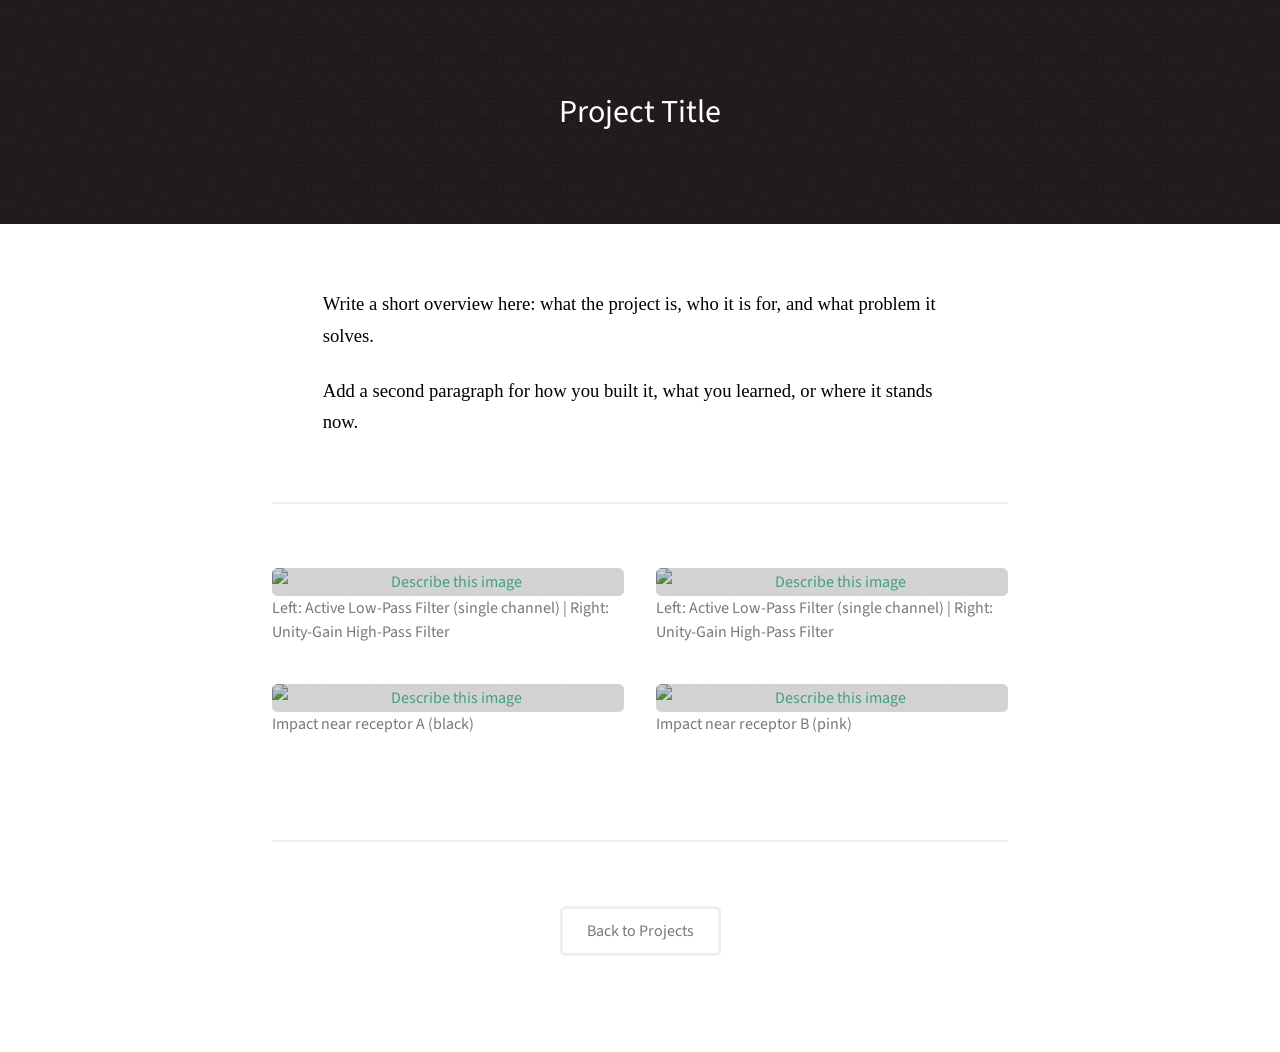
==== geophone.html @ c16e44a6 "gp images" ====
<!DOCTYPE HTML>
<!-- Save copies of this file in your projects/ folder, e.g. projects/midi-controller.html -->
<html>
	<head>
		<title>Impact Localiser</title>
		<meta charset="utf-8" />
		<meta name="viewport" content="width=device-width, initial-scale=1" />
		<link rel="stylesheet" href="assets/css/main.css" />
		<style>
			/* Hero: same background as the index header, parallax handled in the script below */
			#hero {
				align-items: center;
				background-color: #1f1815;
				background-image: url("assets/css/images/overlay.png"), url("images/gp_bg.png");
				background-position: 0 0, 0 -100px;
				background-repeat: repeat, no-repeat;
				background-size: auto, 150%;
				display: flex;
				justify-content: center;
				min-height: 14em;
				padding: 4em 2em;
				text-align: center;
			}

			#hero h2 {
				color: #ffffff;
				font-size: 2em;
				margin: 0;
			}

			/* Page body: same width, spacing and dividers as the index sections */
			.page {
				margin: 0 auto;
				max-width: 54em;
				padding: 4em;
			}

			.page > section {
				border-top: solid 2px #efefef;
				margin: 4em 0 0 0;
				padding: 4em 0 0 0;
			}

			.page > section:first-child {
				border-top: 0;
				margin-top: 0;
				padding-top: 0;
			}

			/* Reading text: black, serif, comfortable line length */
			.reading {
				color: #000000;
				font-family: Georgia, "Iowan Old Style", "Times New Roman", serif;
				font-size: 14pt;
				line-height: 1.7em;
				margin: 0 auto;
				max-width: 34em;
			}

			.reading p {
				color: #000000;
				margin: 0 0 1.25em 0;
			}

			.reading h3 {
				color: #000000;
				font-family: "Source Sans Pro", Helvetica, sans-serif;
				margin: 1.5em 0 0.5em 0;
			}

			/* Video: stays 16:9 at any width */
			.video {
				aspect-ratio: 16 / 9;
				background: #000000;
				width: 100%;
			}

			.video iframe {
				border: 0;
				height: 100%;
				width: 100%;
			}

			/* Gallery: image-only version of the index project articles */
			#gallery .work-item .image {
				margin: 0;
			}

			@media screen and (max-width: 736px) {
				.page { padding: 3em 1.5em; }
				.reading { font-size: 12pt; }
			}
		</style>
	</head>
	<body class="is-preload">

		<!-- Title -->
			<header id="hero">
				<h2>Project Title</h2>
			</header>

		<div class="page">

			<!-- Text -->
				<section>
					<div class="reading">
						<p>Write a short overview here: what the project is, who it is for, and what problem it solves.</p>
						<p>Add a second paragraph for how you built it, what you learned, or where it stands now.</p>
					</div>
				</section>

			<!-- Video: replace VIDEO_ID with the part after "v=" in the YouTube link -->
				<!-- <section>
					<div class="video">
						<iframe src="https://www.youtube.com/embed/VIDEO_ID" title="Project video" loading="lazy" allow="accelerometer; autoplay; clipboard-write; encrypted-media; gyroscope; picture-in-picture" allowfullscreen></iframe>
					</div>
				</section> -->

			<!-- Pictures: click to enlarge. Copy an article block to add more. -->
				<section id="gallery">
					<div class="row">
						<article class="col-6 col-12-xsmall work-item">
							<a href="images/gp/01.jpg" class="image fit thumb"><img src="images/gp/01.jpg" alt="Describe this image" /></a>
							<h3>Left: Active Low-Pass Filter (single channel) | Right: Unity-Gain High-Pass Filter</h3>
						</article>
						<article class="col-6 col-12-xsmall work-item">
							<a href="images/gp/02.jpg" class="image fit thumb"><img src="images/gp/02.jpg" alt="Describe this image" /></a>
							<h3>Left: Active Low-Pass Filter (single channel) | Right: Unity-Gain High-Pass Filter</h3>
						</article>
						<article class="col-6 col-12-xsmall work-item">
							<a href="images/gp/03.jpg" class="image fit thumb"><img src="images/gp/03.jpg" alt="Describe this image" /></a>
							<h3>Impact near receptor A (black)</h3>
						</article>
						<article class="col-6 col-12-xsmall work-item">
							<a href="images/gp/04.jpg" class="image fit thumb"><img src="images/gp/04.jpg" alt="Describe this image" /></a>
							<h3>Impact near receptor B (pink)</h3>
						</article>
					</div>
				</section>

			<!-- Back -->
				<section>
					<ul class="actions special">
						<li><a href="index.html#two" class="button">Back to Projects</a></li>
					</ul>
				</section>

		</div>

		<script src="assets/js/jquery.min.js"></script>
		<script src="assets/js/jquery.poptrox.min.js"></script>
		<script src="assets/js/browser.min.js"></script>
		<script>
			(function($) {
				var $window = $(window),
					$body = $('body'),
					$hero = $('#hero');

				// Play initial animations on page load.
				$window.on('load', function() {
					window.setTimeout(function() { $body.removeClass('is-preload'); }, 100);
				});

				// Parallax: background lags slightly behind the page as you scroll.
				var reduceMotion = window.matchMedia && window.matchMedia('(prefers-reduced-motion: reduce)').matches;
				if (!reduceMotion && !browser.mobile && browser.name != 'ie') {
					$window.on('scroll', function() {
						$hero.css('background-position', '0 0, 0 ' + (-100 + $window.scrollTop() * 0.3) + 'px');
					}).triggerHandler('scroll');
				}

				// Lightbox gallery.
				$window.on('load', function() {
					$('#gallery').poptrox({
						overlayColor: '#2c2c2c',
						overlayOpacity: 0.85,
						popupCloserText: '',
						popupLoaderText: '',
						selector: '.work-item a.image',
						usePopupCaption: false,
						usePopupDefaultStyling: false,
						usePopupEasyClose: false,
						usePopupNav: true,
						windowMargin: (window.innerWidth <= 736 ? 0 : 50)
					});
				});
			})(jQuery);
		</script>

	</body>
</html>
---- assets/css/main.css ----
@import url("fontawesome-all.min.css");
@import url("https://fonts.googleapis.com/css?family=Source+Sans+Pro:400,400italic");

/*
	Strata by HTML5 UP
	html5up.net | @ajlkn
	Free for personal and commercial use under the CCA 3.0 license (html5up.net/license)
*/

html, body, div, span, applet, object,
iframe, h1, h2, h3, h4, h5, h6, p, blockquote,
pre, a, abbr, acronym, address, big, cite,
code, del, dfn, em, img, ins, kbd, q, s, samp,
small, strike, strong, sub, sup, tt, var, b,
u, i, center, dl, dt, dd, ol, ul, li, fieldset,
form, label, legend, table, caption, tbody,
tfoot, thead, tr, th, td, article, aside,
canvas, details, embed, figure, figcaption,
footer, header, hgroup, menu, nav, output, ruby,
section, summary, time, mark, audio, video {
	margin: 0;
	padding: 0;
	border: 0;
	font-size: 100%;
	font: inherit;
	vertical-align: baseline;}

article, aside, details, figcaption, figure,
footer, header, hgroup, menu, nav, section {
	display: block;}

body {
	line-height: 1;
}

ol, ul {
	list-style: none;
}

blockquote, q {
	quotes: none;
}

	blockquote:before, blockquote:after, q:before, q:after {
		content: '';
		content: none;
	}

table {
	border-collapse: collapse;
	border-spacing: 0;
}

body {
	-webkit-text-size-adjust: none;
}

mark {
	background-color: transparent;
	color: inherit;
}

input::-moz-focus-inner {
	border: 0;
	padding: 0;
}

input, select, textarea {
	-moz-appearance: none;
	-webkit-appearance: none;
	-ms-appearance: none;
	appearance: none;
}

/* Basic */

	html {
		box-sizing: border-box;
	}

	*, *:before, *:after {
		box-sizing: inherit;
	}

	body {
		background: #fff;
	}

		body.is-preload *, body.is-preload *:before, body.is-preload *:after {
			-moz-animation: none !important;
			-webkit-animation: none !important;
			-ms-animation: none !important;
			animation: none !important;
			-moz-transition: none !important;
			-webkit-transition: none !important;
			-ms-transition: none !important;
			transition: none !important;
		}

	body, input, select, textarea {
		color: #a2a2a2;
		font-family: "Source Sans Pro", Helvetica, sans-serif;
		font-size: 16pt;
		font-weight: 400;
		line-height: 1.75em;
	}

	a {
		-moz-transition: color 0.2s ease-in-out, border-color 0.2s ease-in-out;
		-webkit-transition: color 0.2s ease-in-out, border-color 0.2s ease-in-out;
		-ms-transition: color 0.2s ease-in-out, border-color 0.2s ease-in-out;
		transition: color 0.2s ease-in-out, border-color 0.2s ease-in-out;
		border-bottom: dotted 1px;
		color: #49bf9d;
		text-decoration: none;
	}

		a:hover {
			border-bottom-color: transparent;
			color: #49bf9d !important;
			text-decoration: none;
		}

	strong, b {
		color: #787878;
		font-weight: 400;
	}

	em, i {
		font-style: italic;
	}

	p {
		margin: 0 0 2em 0;
	}

	h1, h2, h3, h4, h5, h6 {
		color: #787878;
		font-weight: 400;
		line-height: 1em;
		margin: 0 0 1em 0;
	}

		h1 a, h2 a, h3 a, h4 a, h5 a, h6 a {
			color: inherit;
			text-decoration: none;
		}

	h1 {
		font-size: 2em;
		line-height: 1.5em;
	}

	h2 {
		font-size: 1.5em;
		line-height: 1.5em;
	}

	h3 {
		font-size: 1.25em;
		line-height: 1.5em;
	}

	h4 {
		font-size: 1.1em;
		line-height: 1.5em;
	}

	h5 {
		font-size: 0.9em;
		line-height: 1.5em;
	}

	h6 {
		font-size: 0.7em;
		line-height: 1.5em;
	}

	sub {
		font-size: 0.8em;
		position: relative;
		top: 0.5em;
	}

	sup {
		font-size: 0.8em;
		position: relative;
		top: -0.5em;
	}

	hr {
		border: 0;
		border-bottom: solid 2px #efefef;
		margin: 2em 0;
	}

		hr.major {
			margin: 3em 0;
		}

	blockquote {
		border-left: solid 6px #efefef;
		font-style: italic;
		margin: 0 0 2em 0;
		padding: 0.5em 0 0.5em 1.5em;
	}

	code {
		background: #f7f7f7;
		border-radius: 0.35em;
		border: solid 2px #efefef;
		font-family: "Courier New", monospace;
		font-size: 0.9em;
		margin: 0 0.25em;
		padding: 0.25em 0.65em;
	}

	pre {
		-webkit-overflow-scrolling: touch;
		font-family: "Courier New", monospace;
		font-size: 0.9em;
		margin: 0 0 2em 0;
	}

		pre code {
			display: block;
			line-height: 1.75em;
			padding: 1em 1.5em;
			overflow-x: auto;
		}

	.align-left {
		text-align: left;
	}

	.align-center {
		text-align: center;
	}

	.align-right {
		text-align: right;
	}

/* Container */

	.container {
		margin: 0 auto;
		max-width: calc(100% - 4em);
		width: 100%;
	}

		.container.xsmall {
			width: 25%;
		}

		.container.small {
			width: 50%;
		}

		.container.medium {
			width: 75%;
		}

		.container.large {
			width: 125%;
		}

		.container.xlarge {
			width: 150%;
		}

		.container.max {
			width: 100%;
		}

		@media screen and (max-width: 980px) {

			.container {
				width: 100% !important;
				max-width: 100% !important;
			}

		}

		@media screen and (max-width: 480px) {

			.container {
				max-width: calc(100% - 3em);
			}

		}

/* Row */

	.row {
		display: flex;
		flex-wrap: wrap;
		box-sizing: border-box;
		align-items: stretch;
	}

		.row > * {
			box-sizing: border-box;
		}

		.row.gtr-uniform > * > :last-child {
			margin-bottom: 0;
		}

		.row.aln-left {
			justify-content: flex-start;
		}

		.row.aln-center {
			justify-content: center;
		}

		.row.aln-right {
			justify-content: flex-end;
		}

		.row.aln-top {
			align-items: flex-start;
		}

		.row.aln-middle {
			align-items: center;
		}

		.row.aln-bottom {
			align-items: flex-end;
		}

		.row > .imp {
			order: -1;
		}

		.row > .col-1 {
			width: 8.33333%;
		}

		.row > .off-1 {
			margin-left: 8.33333%;
		}

		.row > .col-2 {
			width: 16.66667%;
		}

		.row > .off-2 {
			margin-left: 16.66667%;
		}

		.row > .col-3 {
			width: 25%;
		}

		.row > .off-3 {
			margin-left: 25%;
		}

		.row > .col-4 {
			width: 33.33333%;
		}

		.row > .off-4 {
			margin-left: 33.33333%;
		}

		.row > .col-5 {
			width: 41.66667%;
		}

		.row > .off-5 {
			margin-left: 41.66667%;
		}

		.row > .col-6 {
			width: 50%;
		}

		.row > .off-6 {
			margin-left: 50%;
		}

		.row > .col-7 {
			width: 58.33333%;
		}

		.row > .off-7 {
			margin-left: 58.33333%;
		}

		.row > .col-8 {
			width: 66.66667%;
		}

		.row > .off-8 {
			margin-left: 66.66667%;
		}

		.row > .col-9 {
			width: 75%;
		}

		.row > .off-9 {
			margin-left: 75%;
		}

		.row > .col-10 {
			width: 83.33333%;
		}

		.row > .off-10 {
			margin-left: 83.33333%;
		}

		.row > .col-11 {
			width: 91.66667%;
		}

		.row > .off-11 {
			margin-left: 91.66667%;
		}

		.row > .col-12 {
			width: 100%;
		}

		.row > .off-12 {
			margin-left: 100%;
		}

		.row.gtr-0 {
			margin-top: 0;
			margin-left: 0em;
		}

			.row.gtr-0 > * {
				padding: 0 0 0 0em;
			}

			.row.gtr-0.gtr-uniform {
				margin-top: 0em;
			}

				.row.gtr-0.gtr-uniform > * {
					padding-top: 0em;
				}

		.row.gtr-25 {
			margin-top: 0;
			margin-left: -0.625em;
		}

			.row.gtr-25 > * {
				padding: 0 0 0 0.625em;
			}

			.row.gtr-25.gtr-uniform {
				margin-top: -0.625em;
			}

				.row.gtr-25.gtr-uniform > * {
					padding-top: 0.625em;
				}

		.row.gtr-50 {
			margin-top: 0;
			margin-left: -1.25em;
		}

			.row.gtr-50 > * {
				padding: 0 0 0 1.25em;
			}

			.row.gtr-50.gtr-uniform {
				margin-top: -1.25em;
			}

				.row.gtr-50.gtr-uniform > * {
					padding-top: 1.25em;
				}

		.row {
			margin-top: 0;
			margin-left: -2.5em;
		}

			.row > * {
				padding: 0 0 0 2.5em;
			}

			.row.gtr-uniform {
				margin-top: -2.5em;
			}

				.row.gtr-uniform > * {
					padding-top: 2.5em;
				}

		.row.gtr-150 {
			margin-top: 0;
			margin-left: -3.75em;
		}

			.row.gtr-150 > * {
				padding: 0 0 0 3.75em;
			}

			.row.gtr-150.gtr-uniform {
				margin-top: -3.75em;
			}

				.row.gtr-150.gtr-uniform > * {
					padding-top: 3.75em;
				}

		.row.gtr-200 {
			margin-top: 0;
			margin-left: -5em;
		}

			.row.gtr-200 > * {
				padding: 0 0 0 5em;
			}

			.row.gtr-200.gtr-uniform {
				margin-top: -5em;
			}

				.row.gtr-200.gtr-uniform > * {
					padding-top: 5em;
				}

		@media screen and (max-width: 1800px) {

			.row {
				display: flex;
				flex-wrap: wrap;
				box-sizing: border-box;
				align-items: stretch;
			}

				.row > * {
					box-sizing: border-box;
				}

				.row.gtr-uniform > * > :last-child {
					margin-bottom: 0;
				}

				.row.aln-left {
					justify-content: flex-start;
				}

				.row.aln-center {
					justify-content: center;
				}

				.row.aln-right {
					justify-content: flex-end;
				}

				.row.aln-top {
					align-items: flex-start;
				}

				.row.aln-middle {
					align-items: center;
				}

				.row.aln-bottom {
					align-items: flex-end;
				}

				.row > .imp-xlarge {
					order: -1;
				}

				.row > .col-1-xlarge {
					width: 8.33333%;
				}

				.row > .off-1-xlarge {
					margin-left: 8.33333%;
				}

				.row > .col-2-xlarge {
					width: 16.66667%;
				}

				.row > .off-2-xlarge {
					margin-left: 16.66667%;
				}

				.row > .col-3-xlarge {
					width: 25%;
				}

				.row > .off-3-xlarge {
					margin-left: 25%;
				}

				.row > .col-4-xlarge {
					width: 33.33333%;
				}

				.row > .off-4-xlarge {
					margin-left: 33.33333%;
				}

				.row > .col-5-xlarge {
					width: 41.66667%;
				}

				.row > .off-5-xlarge {
					margin-left: 41.66667%;
				}

				.row > .col-6-xlarge {
					width: 50%;
				}

				.row > .off-6-xlarge {
					margin-left: 50%;
				}

				.row > .col-7-xlarge {
					width: 58.33333%;
				}

				.row > .off-7-xlarge {
					margin-left: 58.33333%;
				}

				.row > .col-8-xlarge {
					width: 66.66667%;
				}

				.row > .off-8-xlarge {
					margin-left: 66.66667%;
				}

				.row > .col-9-xlarge {
					width: 75%;
				}

				.row > .off-9-xlarge {
					margin-left: 75%;
				}

				.row > .col-10-xlarge {
					width: 83.33333%;
				}

				.row > .off-10-xlarge {
					margin-left: 83.33333%;
				}

				.row > .col-11-xlarge {
					width: 91.66667%;
				}

				.row > .off-11-xlarge {
					margin-left: 91.66667%;
				}

				.row > .col-12-xlarge {
					width: 100%;
				}

				.row > .off-12-xlarge {
					margin-left: 100%;
				}

				.row.gtr-0 {
					margin-top: 0;
					margin-left: 0em;
				}

					.row.gtr-0 > * {
						padding: 0 0 0 0em;
					}

					.row.gtr-0.gtr-uniform {
						margin-top: 0em;
					}

						.row.gtr-0.gtr-uniform > * {
							padding-top: 0em;
						}

				.row.gtr-25 {
					margin-top: 0;
					margin-left: -0.625em;
				}

					.row.gtr-25 > * {
						padding: 0 0 0 0.625em;
					}

					.row.gtr-25.gtr-uniform {
						margin-top: -0.625em;
					}

						.row.gtr-25.gtr-uniform > * {
							padding-top: 0.625em;
						}

				.row.gtr-50 {
					margin-top: 0;
					margin-left: -1.25em;
				}

					.row.gtr-50 > * {
						padding: 0 0 0 1.25em;
					}

					.row.gtr-50.gtr-uniform {
						margin-top: -1.25em;
					}

						.row.gtr-50.gtr-uniform > * {
							padding-top: 1.25em;
						}

				.row {
					margin-top: 0;
					margin-left: -2.5em;
				}

					.row > * {
						padding: 0 0 0 2.5em;
					}

					.row.gtr-uniform {
						margin-top: -2.5em;
					}

						.row.gtr-uniform > * {
							padding-top: 2.5em;
						}

				.row.gtr-150 {
					margin-top: 0;
					margin-left: -3.75em;
				}

					.row.gtr-150 > * {
						padding: 0 0 0 3.75em;
					}

					.row.gtr-150.gtr-uniform {
						margin-top: -3.75em;
					}

						.row.gtr-150.gtr-uniform > * {
							padding-top: 3.75em;
						}

				.row.gtr-200 {
					margin-top: 0;
					margin-left: -5em;
				}

					.row.gtr-200 > * {
						padding: 0 0 0 5em;
					}

					.row.gtr-200.gtr-uniform {
						margin-top: -5em;
					}

						.row.gtr-200.gtr-uniform > * {
							padding-top: 5em;
						}

		}

		@media screen and (max-width: 1280px) {

			.row {
				display: flex;
				flex-wrap: wrap;
				box-sizing: border-box;
				align-items: stretch;
			}

				.row > * {
					box-sizing: border-box;
				}

				.row.gtr-uniform > * > :last-child {
					margin-bottom: 0;
				}

				.row.aln-left {
					justify-content: flex-start;
				}

				.row.aln-center {
					justify-content: center;
				}

				.row.aln-right {
					justify-content: flex-end;
				}

				.row.aln-top {
					align-items: flex-start;
				}

				.row.aln-middle {
					align-items: center;
				}

				.row.aln-bottom {
					align-items: flex-end;
				}

				.row > .imp-large {
					order: -1;
				}

				.row > .col-1-large {
					width: 8.33333%;
				}

				.row > .off-1-large {
					margin-left: 8.33333%;
				}

				.row > .col-2-large {
					width: 16.66667%;
				}

				.row > .off-2-large {
					margin-left: 16.66667%;
				}

				.row > .col-3-large {
					width: 25%;
				}

				.row > .off-3-large {
					margin-left: 25%;
				}

				.row > .col-4-large {
					width: 33.33333%;
				}

				.row > .off-4-large {
					margin-left: 33.33333%;
				}

				.row > .col-5-large {
					width: 41.66667%;
				}

				.row > .off-5-large {
					margin-left: 41.66667%;
				}

				.row > .col-6-large {
					width: 50%;
				}

				.row > .off-6-large {
					margin-left: 50%;
				}

				.row > .col-7-large {
					width: 58.33333%;
				}

				.row > .off-7-large {
					margin-left: 58.33333%;
				}

				.row > .col-8-large {
					width: 66.66667%;
				}

				.row > .off-8-large {
					margin-left: 66.66667%;
				}

				.row > .col-9-large {
					width: 75%;
				}

				.row > .off-9-large {
					margin-left: 75%;
				}

				.row > .col-10-large {
					width: 83.33333%;
				}

				.row > .off-10-large {
					margin-left: 83.33333%;
				}

				.row > .col-11-large {
					width: 91.66667%;
				}

				.row > .off-11-large {
					margin-left: 91.66667%;
				}

				.row > .col-12-large {
					width: 100%;
				}

				.row > .off-12-large {
					margin-left: 100%;
				}

				.row.gtr-0 {
					margin-top: 0;
					margin-left: 0em;
				}

					.row.gtr-0 > * {
						padding: 0 0 0 0em;
					}

					.row.gtr-0.gtr-uniform {
						margin-top: 0em;
					}

						.row.gtr-0.gtr-uniform > * {
							padding-top: 0em;
						}

				.row.gtr-25 {
					margin-top: 0;
					margin-left: -0.5em;
				}

					.row.gtr-25 > * {
						padding: 0 0 0 0.5em;
					}

					.row.gtr-25.gtr-uniform {
						margin-top: -0.5em;
					}

						.row.gtr-25.gtr-uniform > * {
							padding-top: 0.5em;
						}

				.row.gtr-50 {
					margin-top: 0;
					margin-left: -1em;
				}

					.row.gtr-50 > * {
						padding: 0 0 0 1em;
					}

					.row.gtr-50.gtr-uniform {
						margin-top: -1em;
					}

						.row.gtr-50.gtr-uniform > * {
							padding-top: 1em;
						}

				.row {
					margin-top: 0;
					margin-left: -2em;
				}

					.row > * {
						padding: 0 0 0 2em;
					}

					.row.gtr-uniform {
						margin-top: -2em;
					}

						.row.gtr-uniform > * {
							padding-top: 2em;
						}

				.row.gtr-150 {
					margin-top: 0;
					margin-left: -3em;
				}

					.row.gtr-150 > * {
						padding: 0 0 0 3em;
					}

					.row.gtr-150.gtr-uniform {
						margin-top: -3em;
					}

						.row.gtr-150.gtr-uniform > * {
							padding-top: 3em;
						}

				.row.gtr-200 {
					margin-top: 0;
					margin-left: -4em;
				}

					.row.gtr-200 > * {
						padding: 0 0 0 4em;
					}

					.row.gtr-200.gtr-uniform {
						margin-top: -4em;
					}

						.row.gtr-200.gtr-uniform > * {
							padding-top: 4em;
						}

		}

		@media screen and (max-width: 980px) {

			.row {
				display: flex;
				flex-wrap: wrap;
				box-sizing: border-box;
				align-items: stretch;
			}

				.row > * {
					box-sizing: border-box;
				}

				.row.gtr-uniform > * > :last-child {
					margin-bottom: 0;
				}

				.row.aln-left {
					justify-content: flex-start;
				}

				.row.aln-center {
					justify-content: center;
				}

				.row.aln-right {
					justify-content: flex-end;
				}

				.row.aln-top {
					align-items: flex-start;
				}

				.row.aln-middle {
					align-items: center;
				}

				.row.aln-bottom {
					align-items: flex-end;
				}

				.row > .imp-medium {
					order: -1;
				}

				.row > .col-1-medium {
					width: 8.33333%;
				}

				.row > .off-1-medium {
					margin-left: 8.33333%;
				}

				.row > .col-2-medium {
					width: 16.66667%;
				}

				.row > .off-2-medium {
					margin-left: 16.66667%;
				}

				.row > .col-3-medium {
					width: 25%;
				}

				.row > .off-3-medium {
					margin-left: 25%;
				}

				.row > .col-4-medium {
					width: 33.33333%;
				}

				.row > .off-4-medium {
					margin-left: 33.33333%;
				}

				.row > .col-5-medium {
					width: 41.66667%;
				}

				.row > .off-5-medium {
					margin-left: 41.66667%;
				}

				.row > .col-6-medium {
					width: 50%;
				}

				.row > .off-6-medium {
					margin-left: 50%;
				}

				.row > .col-7-medium {
					width: 58.33333%;
				}

				.row > .off-7-medium {
					margin-left: 58.33333%;
				}

				.row > .col-8-medium {
					width: 66.66667%;
				}

				.row > .off-8-medium {
					margin-left: 66.66667%;
				}

				.row > .col-9-medium {
					width: 75%;
				}

				.row > .off-9-medium {
					margin-left: 75%;
				}

				.row > .col-10-medium {
					width: 83.33333%;
				}

				.row > .off-10-medium {
					margin-left: 83.33333%;
				}

				.row > .col-11-medium {
					width: 91.66667%;
				}

				.row > .off-11-medium {
					margin-left: 91.66667%;
				}

				.row > .col-12-medium {
					width: 100%;
				}

				.row > .off-12-medium {
					margin-left: 100%;
				}

				.row.gtr-0 {
					margin-top: 0;
					margin-left: 0em;
				}

					.row.gtr-0 > * {
						padding: 0 0 0 0em;
					}

					.row.gtr-0.gtr-uniform {
						margin-top: 0em;
					}

						.row.gtr-0.gtr-uniform > * {
							padding-top: 0em;
						}

				.row.gtr-25 {
					margin-top: 0;
					margin-left: -0.5em;
				}

					.row.gtr-25 > * {
						padding: 0 0 0 0.5em;
					}

					.row.gtr-25.gtr-uniform {
						margin-top: -0.5em;
					}

						.row.gtr-25.gtr-uniform > * {
							padding-top: 0.5em;
						}

				.row.gtr-50 {
					margin-top: 0;
					margin-left: -1em;
				}

					.row.gtr-50 > * {
						padding: 0 0 0 1em;
					}

					.row.gtr-50.gtr-uniform {
						margin-top: -1em;
					}

						.row.gtr-50.gtr-uniform > * {
							padding-top: 1em;
						}

				.row {
					margin-top: 0;
					margin-left: -2em;
				}

					.row > * {
						padding: 0 0 0 2em;
					}

					.row.gtr-uniform {
						margin-top: -2em;
					}

						.row.gtr-uniform > * {
							padding-top: 2em;
						}

				.row.gtr-150 {
					margin-top: 0;
					margin-left: -3em;
				}

					.row.gtr-150 > * {
						padding: 0 0 0 3em;
					}

					.row.gtr-150.gtr-uniform {
						margin-top: -3em;
					}

						.row.gtr-150.gtr-uniform > * {
							padding-top: 3em;
						}

				.row.gtr-200 {
					margin-top: 0;
					margin-left: -4em;
				}

					.row.gtr-200 > * {
						padding: 0 0 0 4em;
					}

					.row.gtr-200.gtr-uniform {
						margin-top: -4em;
					}

						.row.gtr-200.gtr-uniform > * {
							padding-top: 4em;
						}

		}

		@media screen and (max-width: 736px) {

			.row {
				display: flex;
				flex-wrap: wrap;
				box-sizing: border-box;
				align-items: stretch;
			}

				.row > * {
					box-sizing: border-box;
				}

				.row.gtr-uniform > * > :last-child {
					margin-bottom: 0;
				}

				.row.aln-left {
					justify-content: flex-start;
				}

				.row.aln-center {
					justify-content: center;
				}

				.row.aln-right {
					justify-content: flex-end;
				}

				.row.aln-top {
					align-items: flex-start;
				}

				.row.aln-middle {
					align-items: center;
				}

				.row.aln-bottom {
					align-items: flex-end;
				}

				.row > .imp-small {
					order: -1;
				}

				.row > .col-1-small {
					width: 8.33333%;
				}

				.row > .off-1-small {
					margin-left: 8.33333%;
				}

				.row > .col-2-small {
					width: 16.66667%;
				}

				.row > .off-2-small {
					margin-left: 16.66667%;
				}

				.row > .col-3-small {
					width: 25%;
				}

				.row > .off-3-small {
					margin-left: 25%;
				}

				.row > .col-4-small {
					width: 33.33333%;
				}

				.row > .off-4-small {
					margin-left: 33.33333%;
				}

				.row > .col-5-small {
					width: 41.66667%;
				}

				.row > .off-5-small {
					margin-left: 41.66667%;
				}

				.row > .col-6-small {
					width: 50%;
				}

				.row > .off-6-small {
					margin-left: 50%;
				}

				.row > .col-7-small {
					width: 58.33333%;
				}

				.row > .off-7-small {
					margin-left: 58.33333%;
				}

				.row > .col-8-small {
					width: 66.66667%;
				}

				.row > .off-8-small {
					margin-left: 66.66667%;
				}

				.row > .col-9-small {
					width: 75%;
				}

				.row > .off-9-small {
					margin-left: 75%;
				}

				.row > .col-10-small {
					width: 83.33333%;
				}

				.row > .off-10-small {
					margin-left: 83.33333%;
				}

				.row > .col-11-small {
					width: 91.66667%;
				}

				.row > .off-11-small {
					margin-left: 91.66667%;
				}

				.row > .col-12-small {
					width: 100%;
				}

				.row > .off-12-small {
					margin-left: 100%;
				}

				.row.gtr-0 {
					margin-top: 0;
					margin-left: 0em;
				}

					.row.gtr-0 > * {
						padding: 0 0 0 0em;
					}

					.row.gtr-0.gtr-uniform {
						margin-top: 0em;
					}

						.row.gtr-0.gtr-uniform > * {
							padding-top: 0em;
						}

				.row.gtr-25 {
					margin-top: 0;
					margin-left: -0.375em;
				}

					.row.gtr-25 > * {
						padding: 0 0 0 0.375em;
					}

					.row.gtr-25.gtr-uniform {
						margin-top: -0.375em;
					}

						.row.gtr-25.gtr-uniform > * {
							padding-top: 0.375em;
						}

				.row.gtr-50 {
					margin-top: 0;
					margin-left: -0.75em;
				}

					.row.gtr-50 > * {
						padding: 0 0 0 0.75em;
					}

					.row.gtr-50.gtr-uniform {
						margin-top: -0.75em;
					}

						.row.gtr-50.gtr-uniform > * {
							padding-top: 0.75em;
						}

				.row {
					margin-top: 0;
					margin-left: -1.5em;
				}

					.row > * {
						padding: 0 0 0 1.5em;
					}

					.row.gtr-uniform {
						margin-top: -1.5em;
					}

						.row.gtr-uniform > * {
							padding-top: 1.5em;
						}

				.row.gtr-150 {
					margin-top: 0;
					margin-left: -2.25em;
				}

					.row.gtr-150 > * {
						padding: 0 0 0 2.25em;
					}

					.row.gtr-150.gtr-uniform {
						margin-top: -2.25em;
					}

						.row.gtr-150.gtr-uniform > * {
							padding-top: 2.25em;
						}

				.row.gtr-200 {
					margin-top: 0;
					margin-left: -3em;
				}

					.row.gtr-200 > * {
						padding: 0 0 0 3em;
					}

					.row.gtr-200.gtr-uniform {
						margin-top: -3em;
					}

						.row.gtr-200.gtr-uniform > * {
							padding-top: 3em;
						}

		}

		@media screen and (max-width: 480px) {

			.row {
				display: flex;
				flex-wrap: wrap;
				box-sizing: border-box;
				align-items: stretch;
			}

				.row > * {
					box-sizing: border-box;
				}

				.row.gtr-uniform > * > :last-child {
					margin-bottom: 0;
				}

				.row.aln-left {
					justify-content: flex-start;
				}

				.row.aln-center {
					justify-content: center;
				}

				.row.aln-right {
					justify-content: flex-end;
				}

				.row.aln-top {
					align-items: flex-start;
				}

				.row.aln-middle {
					align-items: center;
				}

				.row.aln-bottom {
					align-items: flex-end;
				}

				.row > .imp-xsmall {
					order: -1;
				}

				.row > .col-1-xsmall {
					width: 8.33333%;
				}

				.row > .off-1-xsmall {
					margin-left: 8.33333%;
				}

				.row > .col-2-xsmall {
					width: 16.66667%;
				}

				.row > .off-2-xsmall {
					margin-left: 16.66667%;
				}

				.row > .col-3-xsmall {
					width: 25%;
				}

				.row > .off-3-xsmall {
					margin-left: 25%;
				}

				.row > .col-4-xsmall {
					width: 33.33333%;
				}

				.row > .off-4-xsmall {
					margin-left: 33.33333%;
				}

				.row > .col-5-xsmall {
					width: 41.66667%;
				}

				.row > .off-5-xsmall {
					margin-left: 41.66667%;
				}

				.row > .col-6-xsmall {
					width: 50%;
				}

				.row > .off-6-xsmall {
					margin-left: 50%;
				}

				.row > .col-7-xsmall {
					width: 58.33333%;
				}

				.row > .off-7-xsmall {
					margin-left: 58.33333%;
				}

				.row > .col-8-xsmall {
					width: 66.66667%;
				}

				.row > .off-8-xsmall {
					margin-left: 66.66667%;
				}

				.row > .col-9-xsmall {
					width: 75%;
				}

				.row > .off-9-xsmall {
					margin-left: 75%;
				}

				.row > .col-10-xsmall {
					width: 83.33333%;
				}

				.row > .off-10-xsmall {
					margin-left: 83.33333%;
				}

				.row > .col-11-xsmall {
					width: 91.66667%;
				}

				.row > .off-11-xsmall {
					margin-left: 91.66667%;
				}

				.row > .col-12-xsmall {
					width: 100%;
				}

				.row > .off-12-xsmall {
					margin-left: 100%;
				}

				.row.gtr-0 {
					margin-top: 0;
					margin-left: 0em;
				}

					.row.gtr-0 > * {
						padding: 0 0 0 0em;
					}

					.row.gtr-0.gtr-uniform {
						margin-top: 0em;
					}

						.row.gtr-0.gtr-uniform > * {
							padding-top: 0em;
						}

				.row.gtr-25 {
					margin-top: 0;
					margin-left: -0.375em;
				}

					.row.gtr-25 > * {
						padding: 0 0 0 0.375em;
					}

					.row.gtr-25.gtr-uniform {
						margin-top: -0.375em;
					}

						.row.gtr-25.gtr-uniform > * {
							padding-top: 0.375em;
						}

				.row.gtr-50 {
					margin-top: 0;
					margin-left: -0.75em;
				}

					.row.gtr-50 > * {
						padding: 0 0 0 0.75em;
					}

					.row.gtr-50.gtr-uniform {
						margin-top: -0.75em;
					}

						.row.gtr-50.gtr-uniform > * {
							padding-top: 0.75em;
						}

				.row {
					margin-top: 0;
					margin-left: -1.5em;
				}

					.row > * {
						padding: 0 0 0 1.5em;
					}

					.row.gtr-uniform {
						margin-top: -1.5em;
					}

						.row.gtr-uniform > * {
							padding-top: 1.5em;
						}

				.row.gtr-150 {
					margin-top: 0;
					margin-left: -2.25em;
				}

					.row.gtr-150 > * {
						padding: 0 0 0 2.25em;
					}

					.row.gtr-150.gtr-uniform {
						margin-top: -2.25em;
					}

						.row.gtr-150.gtr-uniform > * {
							padding-top: 2.25em;
						}

				.row.gtr-200 {
					margin-top: 0;
					margin-left: -3em;
				}

					.row.gtr-200 > * {
						padding: 0 0 0 3em;
					}

					.row.gtr-200.gtr-uniform {
						margin-top: -3em;
					}

						.row.gtr-200.gtr-uniform > * {
							padding-top: 3em;
						}

		}

/* Section/Article */

	section.special, article.special {
		text-align: center;
	}

	header p {
		color: #b2b2b2;
		position: relative;
		margin: 0 0 30px 0;
	}

	header h2 + p {
		font-size: 1.25em;
		margin-top: -1em;
		line-height: 1.5em;
	}

	header h3 + p {
		font-size: 1.1em;
		margin-top: -0.8em;
		line-height: 1.5em;
	}

	header h4 + p,
	header h5 + p,
	header h6 + p {
		font-size: 0.9em;
		margin-top: -0.6em;
		line-height: 1.5em;
	}

	header.major h2 {
		font-size: 2em;
	}

/* Form */

	form {
		margin: 0 0 2em 0;
	}

	label {
		color: #787878;
		display: block;
		font-size: 0.9em;
		font-weight: 400;
		margin: 0 0 1em 0;
	}

	input[type="text"],
	input[type="password"],
	input[type="email"],
	select,
	textarea {
		-moz-appearance: none;
		-webkit-appearance: none;
		-ms-appearance: none;
		appearance: none;
		background: #f7f7f7;
		border-radius: 0.35em;
		border: solid 2px transparent;
		color: inherit;
		display: block;
		outline: 0;
		padding: 0 0.75em;
		text-decoration: none;
		width: 100%;
	}

		input[type="text"]:invalid,
		input[type="password"]:invalid,
		input[type="email"]:invalid,
		select:invalid,
		textarea:invalid {
			box-shadow: none;
		}

		input[type="text"]:focus,
		input[type="password"]:focus,
		input[type="email"]:focus,
		select:focus,
		textarea:focus {
			border-color: #49bf9d;
		}

	select {
		background-image: url("data:image/svg+xml;charset=utf8,%3Csvg xmlns='http://www.w3.org/2000/svg' width='40' height='40' preserveAspectRatio='none' viewBox='0 0 40 40'%3E%3Cpath d='M9.4,12.3l10.4,10.4l10.4-10.4c0.2-0.2,0.5-0.4,0.9-0.4c0.3,0,0.6,0.1,0.9,0.4l3.3,3.3c0.2,0.2,0.4,0.5,0.4,0.9 c0,0.4-0.1,0.6-0.4,0.9L20.7,31.9c-0.2,0.2-0.5,0.4-0.9,0.4c-0.3,0-0.6-0.1-0.9-0.4L4.3,17.3c-0.2-0.2-0.4-0.5-0.4-0.9 c0-0.4,0.1-0.6,0.4-0.9l3.3-3.3c0.2-0.2,0.5-0.4,0.9-0.4S9.1,12.1,9.4,12.3z' fill='%23dfdfdf' /%3E%3C/svg%3E");
		background-size: 1.25rem;
		background-repeat: no-repeat;
		background-position: calc(100% - 1rem) center;
		height: 2.75em;
		padding-right: 2.75em;
		text-overflow: ellipsis;
	}

		select option {
			color: #787878;
			background: #fff;
		}

		select:focus::-ms-value {
			background-color: transparent;
		}

		select::-ms-expand {
			display: none;
		}

	input[type="text"],
	input[type="password"],
	input[type="email"],
	select {
		height: 2.75em;
	}

	textarea {
		padding: 0.75em;
	}

	input[type="checkbox"],
	input[type="radio"] {
		-moz-appearance: none;
		-webkit-appearance: none;
		-ms-appearance: none;
		appearance: none;
		display: block;
		float: left;
		margin-right: -2em;
		opacity: 0;
		width: 1em;
		z-index: -1;
	}

		input[type="checkbox"] + label,
		input[type="radio"] + label {
			text-decoration: none;
			color: #a2a2a2;
			cursor: pointer;
			display: inline-block;
			font-size: 1em;
			font-weight: 400;
			padding-left: 2.4em;
			padding-right: 0.75em;
			position: relative;
		}

			input[type="checkbox"] + label:before,
			input[type="radio"] + label:before {
				-moz-osx-font-smoothing: grayscale;
				-webkit-font-smoothing: antialiased;
				display: inline-block;
				font-style: normal;
				font-variant: normal;
				text-rendering: auto;
				line-height: 1;
				text-transform: none !important;
				font-family: 'Font Awesome 5 Free';
				font-weight: 900;
			}

			input[type="checkbox"] + label:before,
			input[type="radio"] + label:before {
				background: #f7f7f7;
				border-radius: 0.35em;
				border: solid 2px transparent;
				content: '';
				display: inline-block;
				font-size: 0.8em;
				height: 2.0625em;
				left: 0;
				line-height: 1.85625em;
				position: absolute;
				text-align: center;
				top: 0;
				width: 2.0625em;
			}

		input[type="checkbox"]:checked + label:before,
		input[type="radio"]:checked + label:before {
			background: #787878;
			border-color: #787878;
			color: #fff;
			content: '\f00c';
		}

		input[type="checkbox"]:focus + label:before,
		input[type="radio"]:focus + label:before {
			border-color: #49bf9d;
		}

	input[type="checkbox"] + label:before {
		border-radius: 0.35em;
	}

	input[type="radio"] + label:before {
		border-radius: 100%;
	}

	::-webkit-input-placeholder {
		color: #b2b2b2 !important;
		opacity: 1.0;
	}

	:-moz-placeholder {
		color: #b2b2b2 !important;
		opacity: 1.0;
	}

	::-moz-placeholder {
		color: #b2b2b2 !important;
		opacity: 1.0;
	}

	:-ms-input-placeholder {
		color: #b2b2b2 !important;
		opacity: 1.0;
	}

/* Box */

	.box {
		border-radius: 0.35em;
		border: solid 2px #efefef;
		margin-bottom: 2em;
		padding: 1.5em;
	}

		.box > :last-child,
		.box > :last-child > :last-child,
		.box > :last-child > :last-child > :last-child {
			margin-bottom: 0;
		}

		.box.alt {
			border: 0;
			border-radius: 0;
			padding: 0;
		}

/* Icon */

	.icon {
		text-decoration: none;
		border-bottom: none;
		position: relative;
	}

		.icon:before {
			-moz-osx-font-smoothing: grayscale;
			-webkit-font-smoothing: antialiased;
			display: inline-block;
			font-style: normal;
			font-variant: normal;
			text-rendering: auto;
			line-height: 1;
			text-transform: none !important;
			font-family: 'Font Awesome 5 Free';
			font-weight: 400;
		}

		.icon > .label {
			display: none;
		}

		.icon:before {
			line-height: inherit;
		}

		.icon.solid:before {
			font-weight: 900;
		}

		.icon.brands:before {
			font-family: 'Font Awesome 5 Brands';
		}

/* Image */

	.image {
		border-radius: 0.35em;
		border: 0;
		display: inline-block;
		position: relative;
	}

		.image:before {
			-moz-transition: opacity 0.2s ease-in-out;
			-webkit-transition: opacity 0.2s ease-in-out;
			-ms-transition: opacity 0.2s ease-in-out;
			transition: opacity 0.2s ease-in-out;
			background: url("images/overlay.png");
			border-radius: 0.35em;
			content: '';
			display: block;
			height: 100%;
			left: 0;
			opacity: 0.5;
			position: absolute;
			top: 0;
			width: 100%;
		}

		.image.thumb {
			text-align: center;
		}

			.image.thumb:after {
				-moz-transition: opacity 0.2s ease-in-out;
				-webkit-transition: opacity 0.2s ease-in-out;
				-ms-transition: opacity 0.2s ease-in-out;
				transition: opacity 0.2s ease-in-out;
				border-radius: 0.35em;
				border: solid 3px rgba(255, 255, 255, 0.5);
				color: #fff;
				content: 'View';
				display: inline-block;
				font-size: 0.8em;
				font-weight: 400;
				left: 50%;
				line-height: 2.25em;
				margin: -1.25em 0 0 -3em;
				opacity: 0;
				padding: 0 1.5em;
				position: absolute;
				text-align: center;
				text-decoration: none;
				top: 50%;
				white-space: nowrap;
			}

			.image.thumb:hover:after {
				opacity: 1.0;
			}

			.image.thumb:hover:before {
				background: url("images/overlay.png"), url("images/overlay.png");
				opacity: 1.0;
			}

		.image img {
			border-radius: 0.35em;
			display: block;
		}

		.image.left {
			float: left;
			margin: 0 1.5em 1em 0;
			top: 0.25em;
		}

		.image.right {
			float: right;
			margin: 0 0 1em 1.5em;
			top: 0.25em;
		}

		.image.left, .image.right {
			max-width: 40%;
		}

			.image.left img, .image.right img {
				width: 100%;
			}

		.image.fit {
			display: block;
			margin: 0 0 2em 0;
			width: 100%;
		}

			.image.fit img {
				width: 100%;
			}

		.image.avatar {
			border-radius: 100%;
		}

			.image.avatar:before {
				display: none;
			}

			.image.avatar img {
				border-radius: 100%;
				width: 100%;
			}

/* List */

	ol {
		list-style: decimal;
		margin: 0 0 2em 0;
		padding-left: 1.25em;
	}

		ol li {
			padding-left: 0.25em;
		}

	ul {
		list-style: disc;
		margin: 0 0 2em 0;
		padding-left: 1em;
	}

		ul li {
			padding-left: 0.5em;
		}

		ul.alt {
			list-style: none;
			padding-left: 0;
		}

			ul.alt li {
				border-top: solid 2px #efefef;
				padding: 0.5em 0;
			}

				ul.alt li:first-child {
					border-top: 0;
					padding-top: 0;
				}

	dl {
		margin: 0 0 2em 0;
	}

/* Icons */

	ul.icons {
		cursor: default;
		list-style: none;
		padding-left: 0;
	}

		ul.icons li {
			display: inline-block;
			padding: 0 1em 0 0;
		}

			ul.icons li:last-child {
				padding-right: 0;
			}

			ul.icons li .icon:before {
				font-size: 1.5em;
			}

/* Labeled Icons */

	ul.labeled-icons {
		list-style: none;
		padding: 0;
	}

		ul.labeled-icons li {
			line-height: 1.75em;
			margin: 1.5em 0 0 0;
			padding-left: 2.25em;
			position: relative;
		}

			ul.labeled-icons li:first-child {
				margin-top: 0;
			}

			ul.labeled-icons li a {
				color: inherit;
			}

			ul.labeled-icons li h3 {
				color: #b2b2b2;
				left: 0;
				position: absolute;
				text-align: center;
				top: 0;
				width: 1em;
			}

/* Actions */

	ul.actions {
		display: -moz-flex;
		display: -webkit-flex;
		display: -ms-flex;
		display: flex;
		cursor: default;
		list-style: none;
		margin-left: -1em;
		padding-left: 0;
	}

		ul.actions li {
			padding: 0 0 0 1em;
			vertical-align: middle;
		}

		ul.actions.special {
			-moz-justify-content: center;
			-webkit-justify-content: center;
			-ms-justify-content: center;
			justify-content: center;
			width: 100%;
			margin-left: 0;
		}

			ul.actions.special li:first-child {
				padding-left: 0;
			}

		ul.actions.stacked {
			-moz-flex-direction: column;
			-webkit-flex-direction: column;
			-ms-flex-direction: column;
			flex-direction: column;
			margin-left: 0;
		}

			ul.actions.stacked li {
				padding: 1.3em 0 0 0;
			}

				ul.actions.stacked li:first-child {
					padding-top: 0;
				}

		ul.actions.fit {
			width: calc(100% + 1em);
		}

			ul.actions.fit li {
				-moz-flex-grow: 1;
				-webkit-flex-grow: 1;
				-ms-flex-grow: 1;
				flex-grow: 1;
				-moz-flex-shrink: 1;
				-webkit-flex-shrink: 1;
				-ms-flex-shrink: 1;
				flex-shrink: 1;
				width: 100%;
			}

				ul.actions.fit li > * {
					width: 100%;
				}

			ul.actions.fit.stacked {
				width: 100%;
			}

		@media screen and (max-width: 480px) {

			ul.actions:not(.fixed) {
				-moz-flex-direction: column;
				-webkit-flex-direction: column;
				-ms-flex-direction: column;
				flex-direction: column;
				margin-left: 0;
				width: 100% !important;
			}

				ul.actions:not(.fixed) li {
					-moz-flex-grow: 1;
					-webkit-flex-grow: 1;
					-ms-flex-grow: 1;
					flex-grow: 1;
					-moz-flex-shrink: 1;
					-webkit-flex-shrink: 1;
					-ms-flex-shrink: 1;
					flex-shrink: 1;
					padding: 1em 0 0 0;
					text-align: center;
					width: 100%;
				}

					ul.actions:not(.fixed) li > * {
						width: 100%;
					}

					ul.actions:not(.fixed) li:first-child {
						padding-top: 0;
					}

					ul.actions:not(.fixed) li input[type="submit"],
					ul.actions:not(.fixed) li input[type="reset"],
					ul.actions:not(.fixed) li input[type="button"],
					ul.actions:not(.fixed) li button,
					ul.actions:not(.fixed) li .button {
						width: 100%;
					}

						ul.actions:not(.fixed) li input[type="submit"].icon:before,
						ul.actions:not(.fixed) li input[type="reset"].icon:before,
						ul.actions:not(.fixed) li input[type="button"].icon:before,
						ul.actions:not(.fixed) li button.icon:before,
						ul.actions:not(.fixed) li .button.icon:before {
							margin-left: -0.5em;
						}

		}

/* Table */

	.table-wrapper {
		-webkit-overflow-scrolling: touch;
		overflow-x: auto;
	}

	table {
		margin: 0 0 2em 0;
		width: 100%;
	}

		table tbody tr {
			border: solid 1px #efefef;
			border-left: 0;
			border-right: 0;
		}

			table tbody tr:nth-child(2n + 1) {
				background-color: #f7f7f7;
			}

		table td {
			padding: 0.75em 0.75em;
		}

		table th {
			color: #787878;
			font-size: 0.9em;
			font-weight: 400;
			padding: 0 0.75em 0.75em 0.75em;
			text-align: left;
		}

		table thead {
			border-bottom: solid 2px #efefef;
		}

		table tfoot {
			border-top: solid 2px #efefef;
		}

		table.alt {
			border-collapse: separate;
		}

			table.alt tbody tr td {
				border: solid 2px #efefef;
				border-left-width: 0;
				border-top-width: 0;
			}

				table.alt tbody tr td:first-child {
					border-left-width: 2px;
				}

			table.alt tbody tr:first-child td {
				border-top-width: 2px;
			}

			table.alt thead {
				border-bottom: 0;
			}

			table.alt tfoot {
				border-top: 0;
			}

/* Button */

	input[type="submit"],
	input[type="reset"],
	input[type="button"],
	.button {
		-moz-appearance: none;
		-webkit-appearance: none;
		-ms-appearance: none;
		appearance: none;
		-moz-transition: background-color 0.2s ease-in-out, color 0.2s ease-in-out, border-color 0.2s ease-in-out;
		-webkit-transition: background-color 0.2s ease-in-out, color 0.2s ease-in-out, border-color 0.2s ease-in-out;
		-ms-transition: background-color 0.2s ease-in-out, color 0.2s ease-in-out, border-color 0.2s ease-in-out;
		transition: background-color 0.2s ease-in-out, color 0.2s ease-in-out, border-color 0.2s ease-in-out;
		background-color: transparent;
		border-radius: 0.35em;
		border: solid 3px #efefef;
		color: #787878 !important;
		cursor: pointer;
		display: inline-block;
		font-weight: 400;
		height: 3.15em;
		height: calc(2.75em + 6px);
		line-height: 2.75em;
		min-width: 10em;
		padding: 0 1.5em;
		text-align: center;
		text-decoration: none;
		white-space: nowrap;
	}

		input[type="submit"]:hover,
		input[type="reset"]:hover,
		input[type="button"]:hover,
		.button:hover {
			border-color: #49bf9d;
			color: #49bf9d !important;
		}

		input[type="submit"]:active,
		input[type="reset"]:active,
		input[type="button"]:active,
		.button:active {
			background-color: rgba(73, 191, 157, 0.1);
			border-color: #49bf9d;
			color: #49bf9d !important;
		}

		input[type="submit"].icon,
		input[type="reset"].icon,
		input[type="button"].icon,
		.button.icon {
			padding-left: 1.35em;
		}

			input[type="submit"].icon:before,
			input[type="reset"].icon:before,
			input[type="button"].icon:before,
			.button.icon:before {
				margin-right: 0.5em;
			}

		input[type="submit"].fit,
		input[type="reset"].fit,
		input[type="button"].fit,
		.button.fit {
			min-width: 0;
			width: 100%;
		}

		input[type="submit"].small,
		input[type="reset"].small,
		input[type="button"].small,
		.button.small {
			font-size: 0.8em;
		}

		input[type="submit"].large,
		input[type="reset"].large,
		input[type="button"].large,
		.button.large {
			font-size: 1.35em;
		}

		input[type="submit"].primary,
		input[type="reset"].primary,
		input[type="button"].primary,
		.button.primary {
			background-color: #49bf9d;
			border-color: #49bf9d;
			color: #ffffff !important;
		}

			input[type="submit"].primary:hover,
			input[type="reset"].primary:hover,
			input[type="button"].primary:hover,
			.button.primary:hover {
				background-color: #5cc6a7;
				border-color: #5cc6a7;
			}

			input[type="submit"].primary:active,
			input[type="reset"].primary:active,
			input[type="button"].primary:active,
			.button.primary:active {
				background-color: #3eb08f;
				border-color: #3eb08f;
			}

		input[type="submit"].disabled, input[type="submit"]:disabled,
		input[type="reset"].disabled,
		input[type="reset"]:disabled,
		input[type="button"].disabled,
		input[type="button"]:disabled,
		.button.disabled,
		.button:disabled {
			background-color: #e7e7e7 !important;
			border-color: #e7e7e7 !important;
			color: #b2b2b2 !important;
			cursor: default;
		}

/* Work Item */

	.work-item {
		margin: 0 0 2em 0;
	}

		.work-item .image {
			/* justify-content: center; */
			/* margin-left: 0; */
			margin: 0 0 1.5em 0;
		}

		.work-item h3 {
			justify-content: center;
			font-size: 1em;
			margin-left: 0;
			margin: 0 0 0.5em 0;
		}

		.work-item p {
			/* justify-content: center; */
			/* margin-left: 0; */
			font-size: 0.8em;
			line-height: 1.5em;
			margin: 0;
		}

		.work-item ul.actions {
			justify-content: center;
			margin-left: 0;
		}

/* Header */

	#header {
		display: -moz-flex;
		display: -webkit-flex;
		display: -ms-flex;
		display: flex;
		-moz-flex-direction: column;
		-webkit-flex-direction: column;
		-ms-flex-direction: column;
		flex-direction: column;
		-moz-align-items: -moz-flex-end;
		-webkit-align-items: -webkit-flex-end;
		-ms-align-items: -ms-flex-end;
		align-items: flex-end;
		-moz-justify-content: space-between;
		-webkit-justify-content: space-between;
		-ms-justify-content: space-between;
		justify-content: space-between;
		background-color: #1f1815;
		background-attachment: scroll,								scroll;
		background-image: url("images/overlay.png"), url("../../images/bg.jpg");
		background-position: top left,							top left;
		background-repeat: repeat,								no-repeat;
		background-size: auto,								150%;
		color: rgba(255, 255, 255, 0.5);
		height: 100%;
		left: 0;
		padding: 8em 4em;
		position: fixed;
		text-align: right;
		top: 0;
		width: 35%;
	}

		#header > * {
			-moz-flex-shrink: 0;
			-webkit-flex-shrink: 0;
			-ms-flex-shrink: 0;
			flex-shrink: 0;
			width: 100%;
		}

		#header > .inner {
			-moz-flex-grow: 1;
			-webkit-flex-grow: 1;
			-ms-flex-grow: 1;
			flex-grow: 1;
			margin: 0 0 2em 0;
		}

		#header strong, #header b {
			color: #ffffff;
		}

		#header h2, #header h3, #header h4, #header h5, #header h6 {
			color: #ffffff;
		}

		#header h1 {
			color: rgba(255, 255, 255, 0.5);
			font-size: 1.35em;
			line-height: 1.75em;
			margin: 0;
		}

		#header .image.avatar {
			margin: 0 0 1em 0;
			width: 6.25em;
		}

/* Footer */

	#footer .icons {
		margin: 1em 0 0 0;
	}

		#footer .icons a {
			color: rgba(255, 255, 255, 0.4);
		}

	#footer .copyright {
		color: rgba(255, 255, 255, 0.4);
		font-size: 0.8em;
		list-style: none;
		margin: 1em 0 0 0;
		padding: 0;
	}

		#footer .copyright li {
			border-left: solid 1px rgba(255, 255, 255, 0.25);
			display: inline-block;
			line-height: 1em;
			margin-left: 0.75em;
			padding-left: 0.75em;
		}

			#footer .copyright li:first-child {
				border-left: 0;
				margin-left: 0;
				padding-left: 0;
			}

			#footer .copyright li a {
				color: inherit;
			}

/* Main */

	#main {
		margin-left: 35%;
		max-width: 54em;
		padding: 8em 4em 4em 4em;
		width: calc(100% - 35%);
	}

		#main > section {
			border-top: solid 2px #efefef;
			margin: 4em 0 0 0;
			padding: 4em 0 0 0;
		}

			#main > section:first-child {
				border-top: 0;
				margin-top: 0;
				padding-top: 0;
			}

/* Poptrox */

	@-moz-keyframes spin {
		0% {
			-moz-transform: rotate(0deg);
			-webkit-transform: rotate(0deg);
			-ms-transform: rotate(0deg);
			transform: rotate(0deg);
		}

		100% {
			-moz-transform: rotate(360deg);
			-webkit-transform: rotate(360deg);
			-ms-transform: rotate(360deg);
			transform: rotate(360deg);
		}
	}

	@-webkit-keyframes spin {
		0% {
			-moz-transform: rotate(0deg);
			-webkit-transform: rotate(0deg);
			-ms-transform: rotate(0deg);
			transform: rotate(0deg);
		}

		100% {
			-moz-transform: rotate(360deg);
			-webkit-transform: rotate(360deg);
			-ms-transform: rotate(360deg);
			transform: rotate(360deg);
		}
	}

	@-ms-keyframes spin {
		0% {
			-moz-transform: rotate(0deg);
			-webkit-transform: rotate(0deg);
			-ms-transform: rotate(0deg);
			transform: rotate(0deg);
		}

		100% {
			-moz-transform: rotate(360deg);
			-webkit-transform: rotate(360deg);
			-ms-transform: rotate(360deg);
			transform: rotate(360deg);
		}
	}

	@keyframes spin {
		0% {
			-moz-transform: rotate(0deg);
			-webkit-transform: rotate(0deg);
			-ms-transform: rotate(0deg);
			transform: rotate(0deg);
		}

		100% {
			-moz-transform: rotate(360deg);
			-webkit-transform: rotate(360deg);
			-ms-transform: rotate(360deg);
			transform: rotate(360deg);
		}
	}

	.poptrox-popup {
		-moz-box-sizing: content-box;
		-webkit-box-sizing: content-box;
		-ms-box-sizing: content-box;
		box-sizing: content-box;
		-webkit-tap-highlight-color: rgba(255, 255, 255, 0);
		background: #fff;
		border-radius: 0.35em;
		box-shadow: 0 0.1em 0.15em 0 rgba(0, 0, 0, 0.15);
		overflow: hidden;
		padding-bottom: 3em;
	}

		.poptrox-popup .loader {
			text-decoration: none;
			-moz-animation: spin 1s linear infinite;
			-webkit-animation: spin 1s linear infinite;
			-ms-animation: spin 1s linear infinite;
			animation: spin 1s linear infinite;
			font-size: 1.5em;
			height: 1em;
			left: 50%;
			line-height: 1em;
			margin: -0.5em 0 0 -0.5em;
			position: absolute;
			top: 50%;
			width: 1em;
		}

			.poptrox-popup .loader:before {
				-moz-osx-font-smoothing: grayscale;
				-webkit-font-smoothing: antialiased;
				display: inline-block;
				font-style: normal;
				font-variant: normal;
				text-rendering: auto;
				line-height: 1;
				text-transform: none !important;
				font-family: 'Font Awesome 5 Free';
				font-weight: 900;
			}

			.poptrox-popup .loader:before {
				content: '\f1ce';
			}

		.poptrox-popup .caption {
			background: #fff;
			bottom: 0;
			cursor: default;
			font-size: 0.9em;
			height: 3em;
			left: 0;
			line-height: 2.8em;
			position: absolute;
			text-align: center;
			width: 100%;
			z-index: 1;
		}

		.poptrox-popup .nav-next,
		.poptrox-popup .nav-previous {
			text-decoration: none;
			-moz-transition: opacity 0.2s ease-in-out;
			-webkit-transition: opacity 0.2s ease-in-out;
			-ms-transition: opacity 0.2s ease-in-out;
			transition: opacity 0.2s ease-in-out;
			-webkit-tap-highlight-color: rgba(255, 255, 255, 0);
			background: rgba(0, 0, 0, 0.01);
			cursor: pointer;
			height: 100%;
			opacity: 0;
			position: absolute;
			top: 0;
			width: 50%;
		}

			.poptrox-popup .nav-next:before,
			.poptrox-popup .nav-previous:before {
				-moz-osx-font-smoothing: grayscale;
				-webkit-font-smoothing: antialiased;
				display: inline-block;
				font-style: normal;
				font-variant: normal;
				text-rendering: auto;
				line-height: 1;
				text-transform: none !important;
				font-family: 'Font Awesome 5 Free';
				font-weight: 900;
			}

			.poptrox-popup .nav-next:before,
			.poptrox-popup .nav-previous:before {
				color: #fff;
				font-size: 2.5em;
				height: 1em;
				line-height: 1em;
				margin-top: -0.75em;
				position: absolute;
				text-align: center;
				top: 50%;
				width: 1.5em;
			}

		.poptrox-popup .nav-next {
			right: 0;
		}

			.poptrox-popup .nav-next:before {
				content: '\f105';
				right: 0;
			}

		.poptrox-popup .nav-previous {
			left: 0;
		}

			.poptrox-popup .nav-previous:before {
				content: '\f104';
				left: 0;
			}

		.poptrox-popup .closer {
			text-decoration: none;
			-moz-transition: opacity 0.2s ease-in-out;
			-webkit-transition: opacity 0.2s ease-in-out;
			-ms-transition: opacity 0.2s ease-in-out;
			transition: opacity 0.2s ease-in-out;
			-webkit-tap-highlight-color: rgba(255, 255, 255, 0);
			color: #fff;
			height: 4em;
			line-height: 4em;
			opacity: 0;
			position: absolute;
			right: 0;
			text-align: center;
			top: 0;
			width: 4em;
			z-index: 2;
		}

			.poptrox-popup .closer:before {
				-moz-osx-font-smoothing: grayscale;
				-webkit-font-smoothing: antialiased;
				display: inline-block;
				font-style: normal;
				font-variant: normal;
				text-rendering: auto;
				line-height: 1;
				text-transform: none !important;
				font-family: 'Font Awesome 5 Free';
				font-weight: 900;
			}

			.poptrox-popup .closer:before {
				-moz-box-sizing: content-box;
				-webkit-box-sizing: content-box;
				-ms-box-sizing: content-box;
				box-sizing: content-box;
				border-radius: 100%;
				border: solid 3px rgba(255, 255, 255, 0.5);
				content: '\f00d';
				display: block;
				font-size: 1em;
				height: 1.75em;
				left: 50%;
				line-height: 1.75em;
				margin: -0.875em 0 0 -0.875em;
				position: absolute;
				top: 50%;
				width: 1.75em;
			}

		.poptrox-popup:hover .nav-next,
		.poptrox-popup:hover .nav-previous {
			opacity: 0.5;
		}

			.poptrox-popup:hover .nav-next:hover,
			.poptrox-popup:hover .nav-previous:hover {
				opacity: 1.0;
			}

		.poptrox-popup:hover .closer {
			opacity: 0.5;
		}

			.poptrox-popup:hover .closer:hover {
				opacity: 1.0;
			}

/* Touch */

	body.is-touch .image.thumb:before {
		opacity: 0.5 !important;
	}

	body.is-touch .image.thumb:after {
		display: none !important;
	}

	body.is-touch #header {
		background-attachment: scroll;
		background-size: auto, cover;
	}

	body.is-touch .poptrox-popup .nav-next,
	body.is-touch .poptrox-popup .nav-previous,
	body.is-touch .poptrox-popup .closer {
		opacity: 1.0 !important;
	}

/* XLarge */

	@media screen and (max-width: 1800px) {

		/* Basic */

			body, input, select, textarea {
				font-size: 12pt;
			}

	}

/* Large */

	@media screen and (max-width: 1280px) {

		/* Header */

			#header {
				padding: 6em 3em 3em 3em;
				width: 30%;
			}

				#header h1 {
					font-size: 1.25em;
				}

					#header h1 br {
						display: none;
					}

				#header > .inner {
					margin-bottom: 0;
				}

		/* Footer */

			#footer .copyright li {
				border-left-width: 0;
				display: block;
				line-height: 2.25em;
				margin-left: 0;
				padding-left: 0;
			}

		/* Main */

			#main {
				margin-left: 30%;
				max-width: none;
				padding: 6em 3em 3em 3em;
				width: calc(100% - 30%);
			}

	}

/* Medium */

	@media screen and (max-width: 980px) {

		/* Basic */

			h1 br, h2 br, h3 br, h4 br, h5 br, h6 br {
				display: none;
			}

		/* List */

			ul.icons li .icon {
				font-size: 1.25em;
			}

		/* Header */

			#header {
				background-attachment: scroll;
				background-position: top left, center center;
				background-size: auto,		cover;
				left: auto;
				padding: 6em 4em;
				position: relative;
				text-align: center;
				top: auto;
				width: 100%;
				display: block;
			}

				#header h1 {
					font-size: 1.75em;
				}

					#header h1 br {
						display: inline;
					}

		/* Footer */

			#footer {
				background-attachment: scroll;
				background-color: #1f1815;
				background-image: url("images/overlay.png"), url("../../images/bg.jpg");
				background-position: top left,						bottom center;
				background-repeat: repeat,							no-repeat;
				background-size: auto,							cover;
				bottom: auto;
				left: auto;
				padding: 4em 4em 6em 4em;
				position: relative;
				text-align: center;
				width: 100%;
			}

				#footer .icons {
					margin: 0 0 1em 0;
				}

				#footer .copyright {
					margin: 0 0 1em 0;
				}

					#footer .copyright li {
						border-left-width: 1px;
						display: inline-block;
						line-height: 1em;
						margin-left: 0.75em;
						padding-left: 0.75em;
					}

		/* Main */

			#main {
				margin: 0;
				padding: 6em 4em;
				width: 100%;
			}

	}

/* Small */

	@media screen and (max-width: 736px) {

		/* Basic */

			h1 {
				font-size: 1.5em;
			}

			h2 {
				font-size: 1.2em;
			}

			h3 {
				font-size: 1em;
			}

		/* Section/Article */

			section.special, article.special {
				text-align: center;
			}

			header.major h2 {
				font-size: 1.35em;
			}

		/* List */

			ul.labeled-icons li {
				padding-left: 2em;
			}

				ul.labeled-icons li h3 {
					line-height: 1.75em;
				}

		/* Header */

			#header {
				padding: 2.25em 1.5em;
			}

				#header h1 {
					font-size: 1.35em;
				}

		/* Footer */

			#footer {
				padding: 2.25em 1.5em;
			}

		/* Main */

			#main {
				padding: 2.25em 1.5em 0.25em 1.5em;
			}

				#main > section {
					margin: 2.25em 0 0 0;
					padding: 2.25em 0 0 0;
				}

		/* Poptrox */

			.poptrox-popup {
				border-radius: 0;
			}

				.poptrox-popup .nav-next:before,
				.poptrox-popup .nav-previous:before {
					margin-top: -1em;
				}

	}

/* XSmall */

	@media screen and (max-width: 480px) {

		/* Header */

			#header {
				padding: 4.5em 1.5em;
			}

				#header h1 br {
					display: none;
				}

		/* Footer */

			#footer .copyright li {
				border-left-width: 0;
				display: block;
				line-height: 2.25em;
				margin-left: 0;
				padding-left: 0;
			}

	}
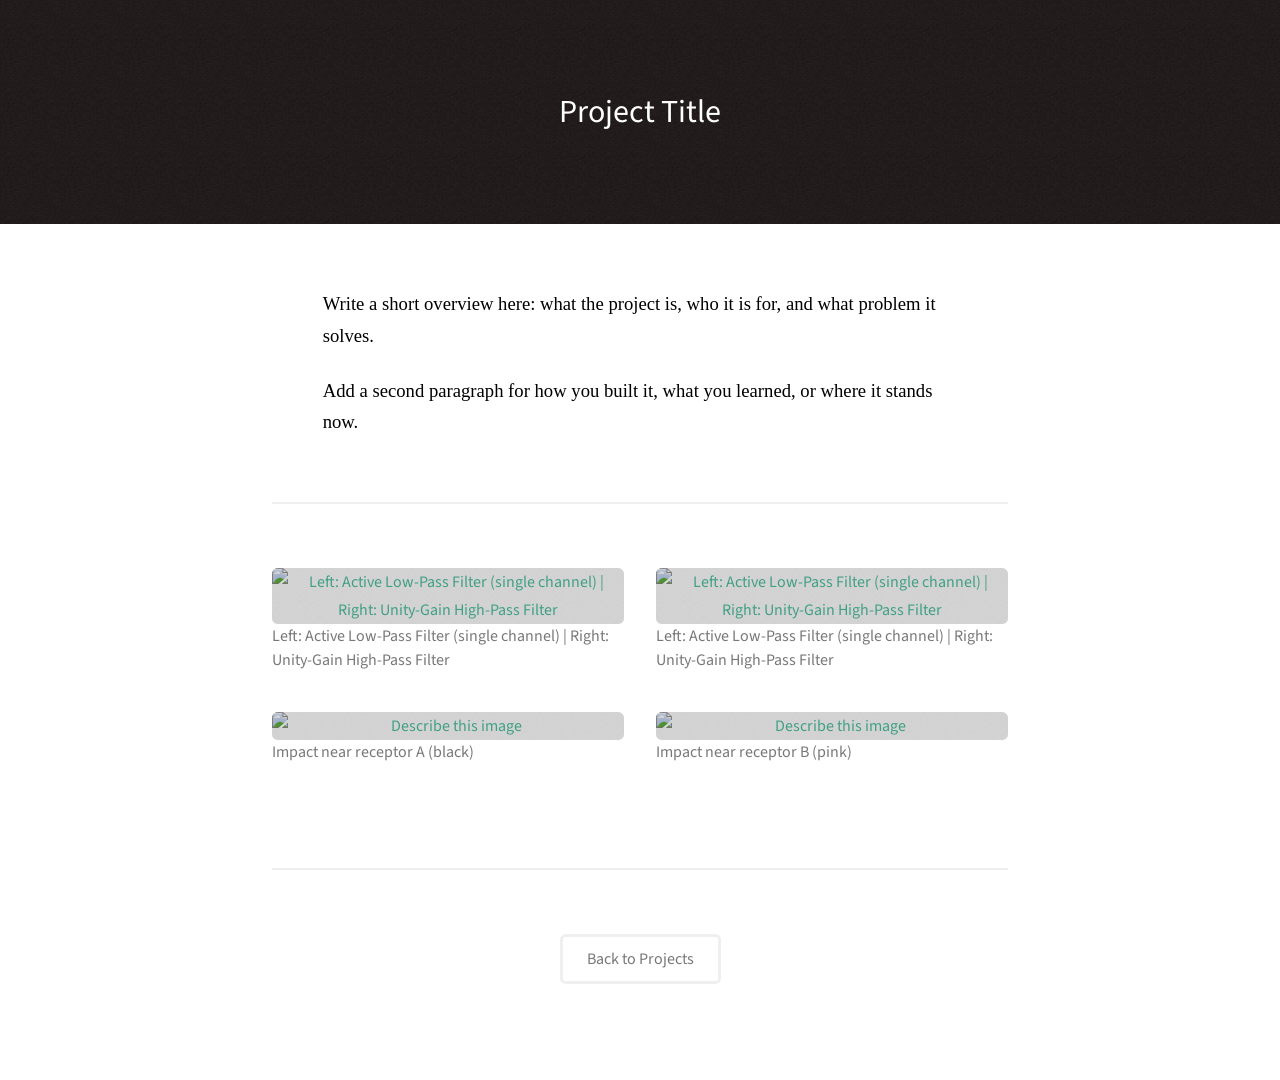
==== commit 07a0cf36: "gp image fixes" ====
--- a/geophone.html
+++ b/geophone.html
@@ -120,11 +120,11 @@
 				<section id="gallery">
 					<div class="row">
 						<article class="col-6 col-12-xsmall work-item">
-							<a href="images/gp/01.jpg" class="image fit thumb"><img src="images/gp/01.jpg" alt="Describe this image" /></a>
+							<a href="images/gp/01.jpg" class="image fit thumb"><img src="images/gp/01.jpg" alt="Left: Active Low-Pass Filter (single channel) | Right: Unity-Gain High-Pass Filter" loading="lazy" /></a>
 							<h3>Left: Active Low-Pass Filter (single channel) | Right: Unity-Gain High-Pass Filter</h3>
 						</article>
 						<article class="col-6 col-12-xsmall work-item">
-							<a href="images/gp/02.jpg" class="image fit thumb"><img src="images/gp/02.jpg" alt="Describe this image" /></a>
+							<a href="images/gp/02.jpg" class="image fit thumb"><img src="images/gp/02.jpg" alt="Left: Active Low-Pass Filter (single channel) | Right: Unity-Gain High-Pass Filter" loading="lazy" /></a>
 							<h3>Left: Active Low-Pass Filter (single channel) | Right: Unity-Gain High-Pass Filter</h3>
 						</article>
 						<article class="col-6 col-12-xsmall work-item">
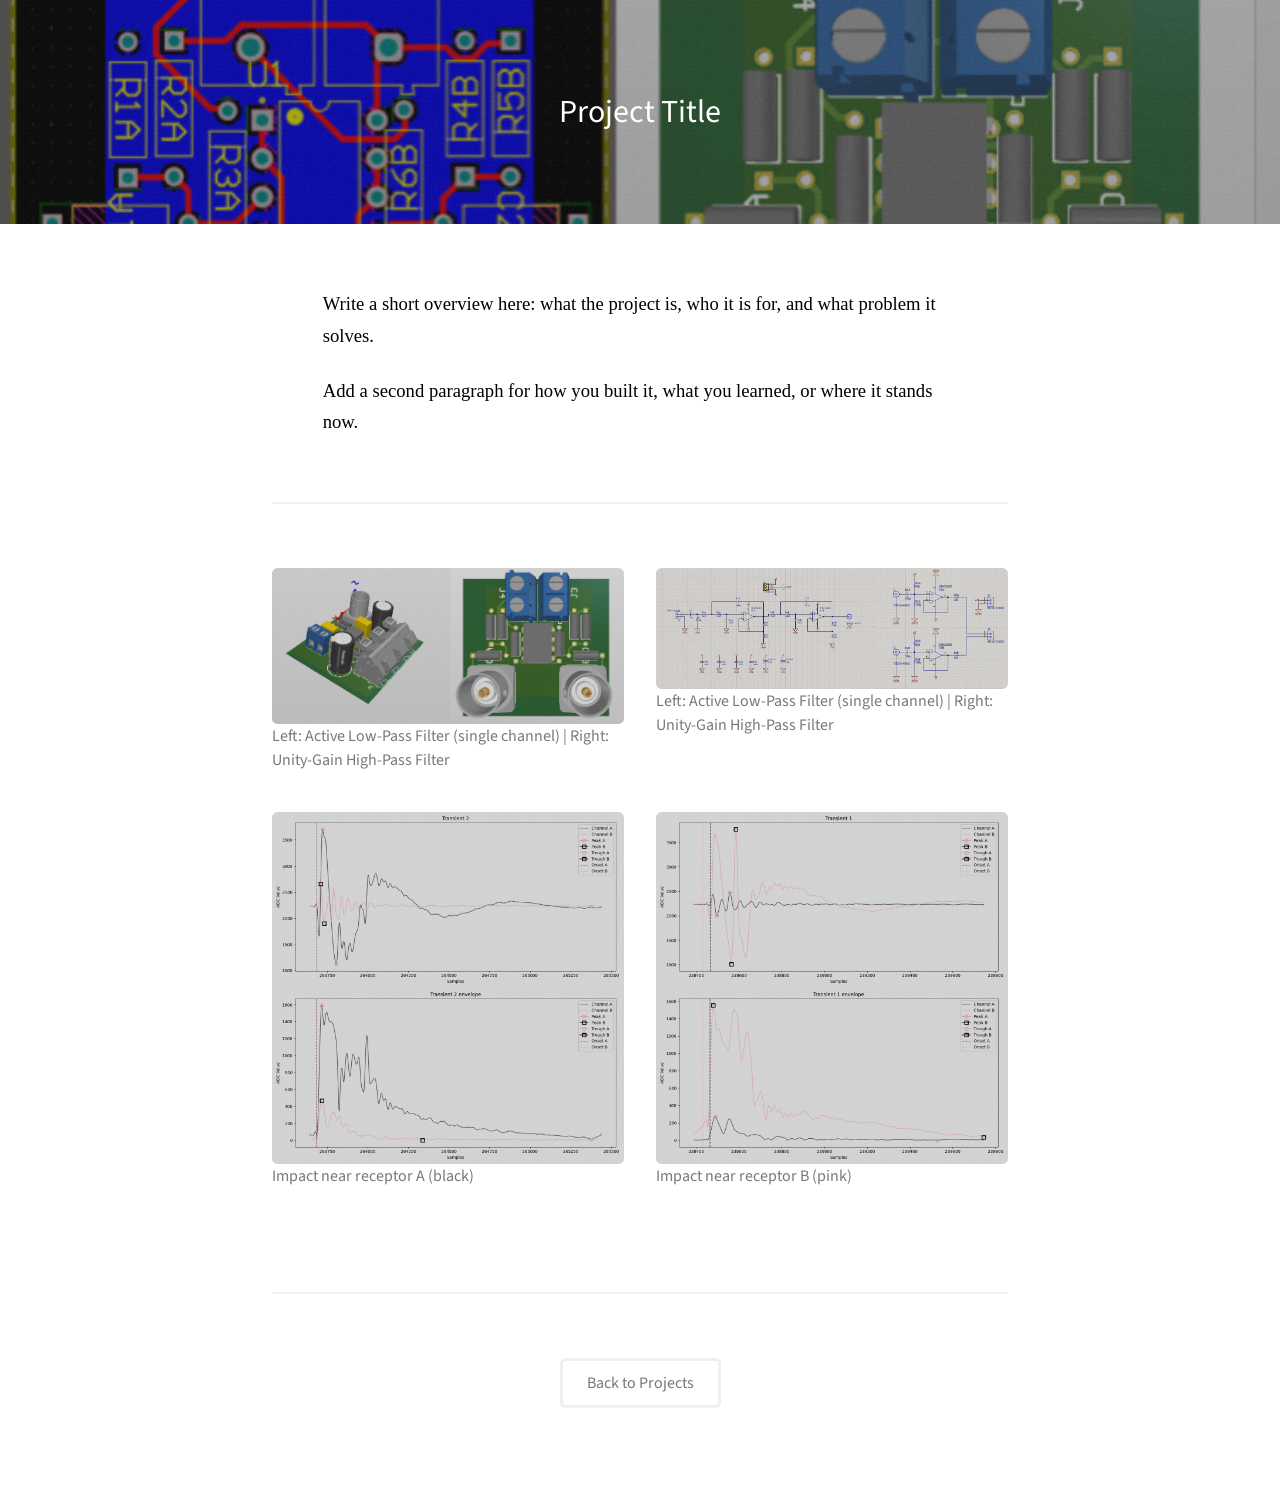
==== commit be593f5a: "image fix: ext was wrong" ====
--- a/geophone.html
+++ b/geophone.html
@@ -11,7 +11,7 @@
 			#hero {
 				align-items: center;
 				background-color: #1f1815;
-				background-image: url("assets/css/images/overlay.png"), url("images/gp_bg.png");
+				background-image: url("assets/css/images/overlay.png"), url("images/fulls/gp_bg.png");
 				background-position: 0 0, 0 -100px;
 				background-repeat: repeat, no-repeat;
 				background-size: auto, 150%;
@@ -120,19 +120,19 @@
 				<section id="gallery">
 					<div class="row">
 						<article class="col-6 col-12-xsmall work-item">
-							<a href="images/gp/01.jpg" class="image fit thumb"><img src="images/gp/01.jpg" alt="Left: Active Low-Pass Filter (single channel) | Right: Unity-Gain High-Pass Filter" loading="lazy" /></a>
+							<a href="images/gp/01.png" class="image fit thumb"><img src="images/gp/01.png" alt="Left: Active Low-Pass Filter (single channel) | Right: Unity-Gain High-Pass Filter" loading="lazy" /></a>
 							<h3>Left: Active Low-Pass Filter (single channel) | Right: Unity-Gain High-Pass Filter</h3>
 						</article>
 						<article class="col-6 col-12-xsmall work-item">
-							<a href="images/gp/02.jpg" class="image fit thumb"><img src="images/gp/02.jpg" alt="Left: Active Low-Pass Filter (single channel) | Right: Unity-Gain High-Pass Filter" loading="lazy" /></a>
+							<a href="images/gp/02.png" class="image fit thumb"><img src="images/gp/02.png" alt="Left: Active Low-Pass Filter (single channel) | Right: Unity-Gain High-Pass Filter" loading="lazy" /></a>
 							<h3>Left: Active Low-Pass Filter (single channel) | Right: Unity-Gain High-Pass Filter</h3>
 						</article>
 						<article class="col-6 col-12-xsmall work-item">
-							<a href="images/gp/03.jpg" class="image fit thumb"><img src="images/gp/03.jpg" alt="Describe this image" /></a>
+							<a href="images/gp/03.png" class="image fit thumb"><img src="images/gp/03.png" alt="Describe this image" loading="lazy" /></a>
 							<h3>Impact near receptor A (black)</h3>
 						</article>
 						<article class="col-6 col-12-xsmall work-item">
-							<a href="images/gp/04.jpg" class="image fit thumb"><img src="images/gp/04.jpg" alt="Describe this image" /></a>
+							<a href="images/gp/04.png" class="image fit thumb"><img src="images/gp/04.png" alt="Describe this image" loading="lazy" /></a>
 							<h3>Impact near receptor B (pink)</h3>
 						</article>
 					</div>
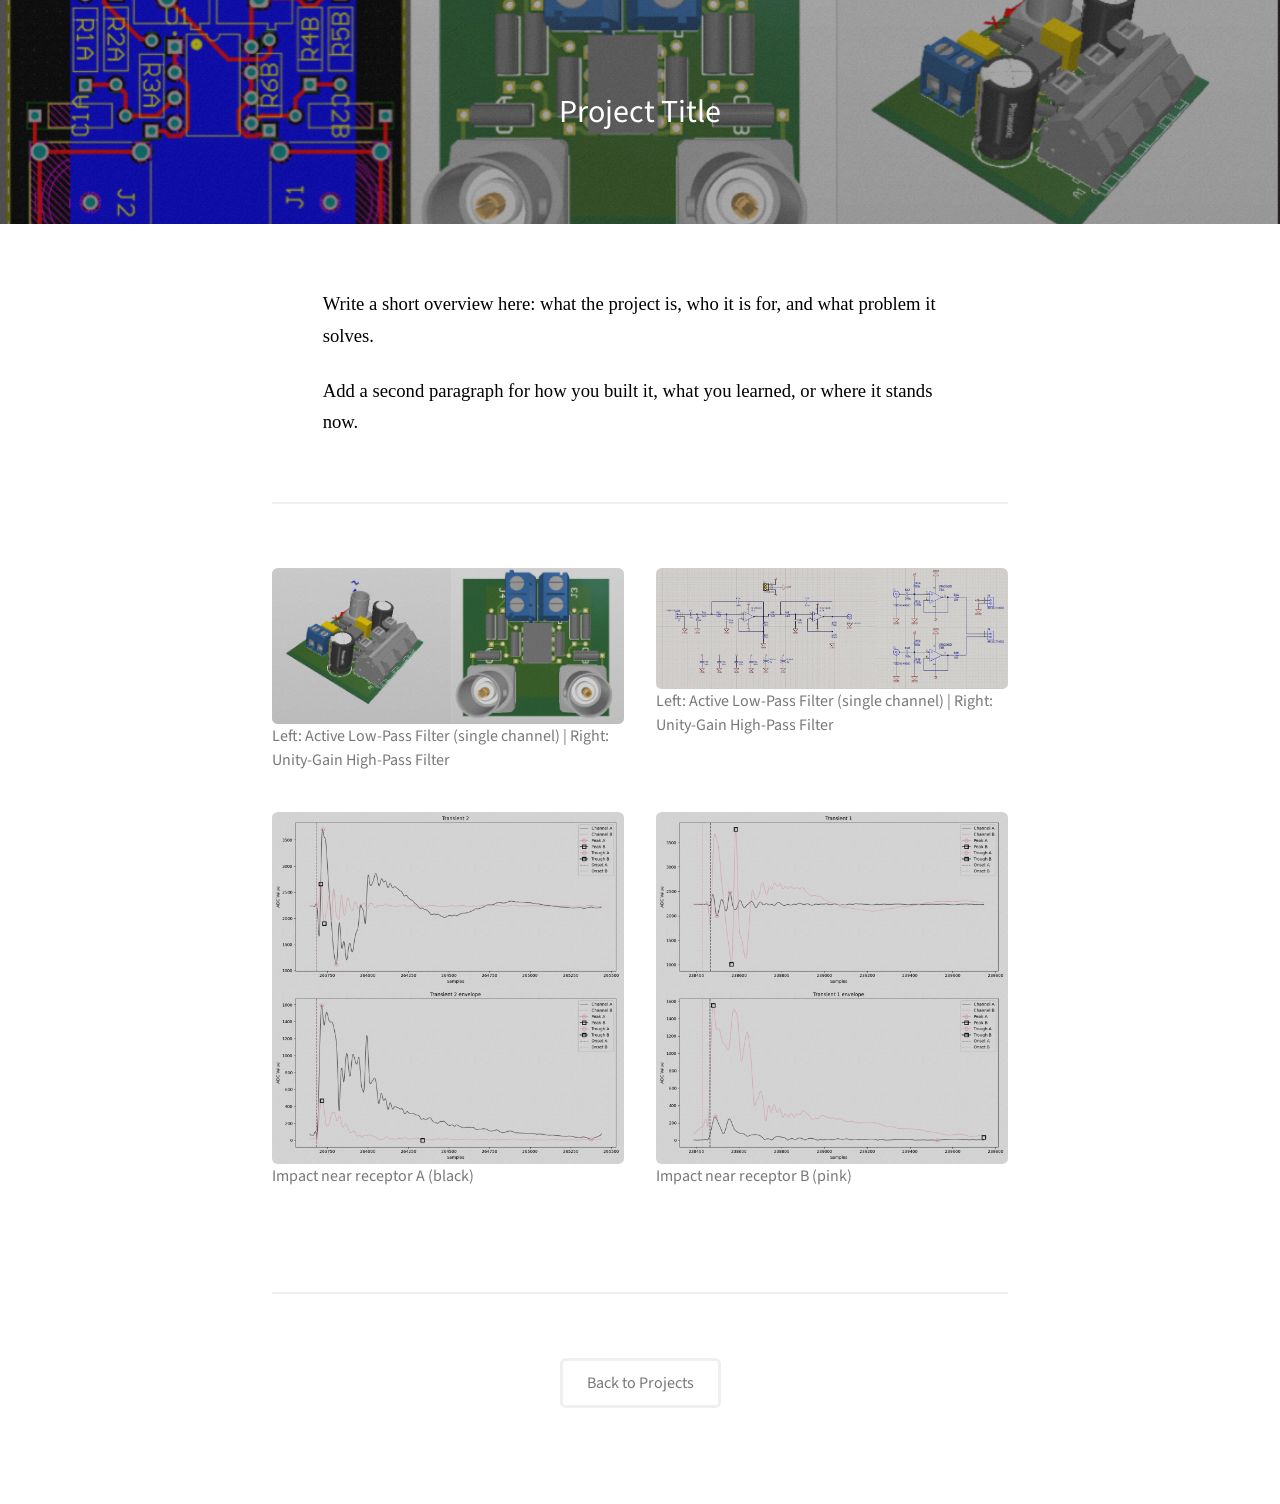
==== commit e9a83cef: "bg fix" ====
--- a/geophone.html
+++ b/geophone.html
@@ -12,9 +12,9 @@
 				align-items: center;
 				background-color: #1f1815;
 				background-image: url("assets/css/images/overlay.png"), url("images/fulls/gp_bg.png");
-				background-position: 0 0, 0 -100px;
+				background-position: 0 0, 0 0;
 				background-repeat: repeat, no-repeat;
-				background-size: auto, 150%;
+				background-size: auto, 100%;
 				display: flex;
 				justify-content: center;
 				min-height: 14em;
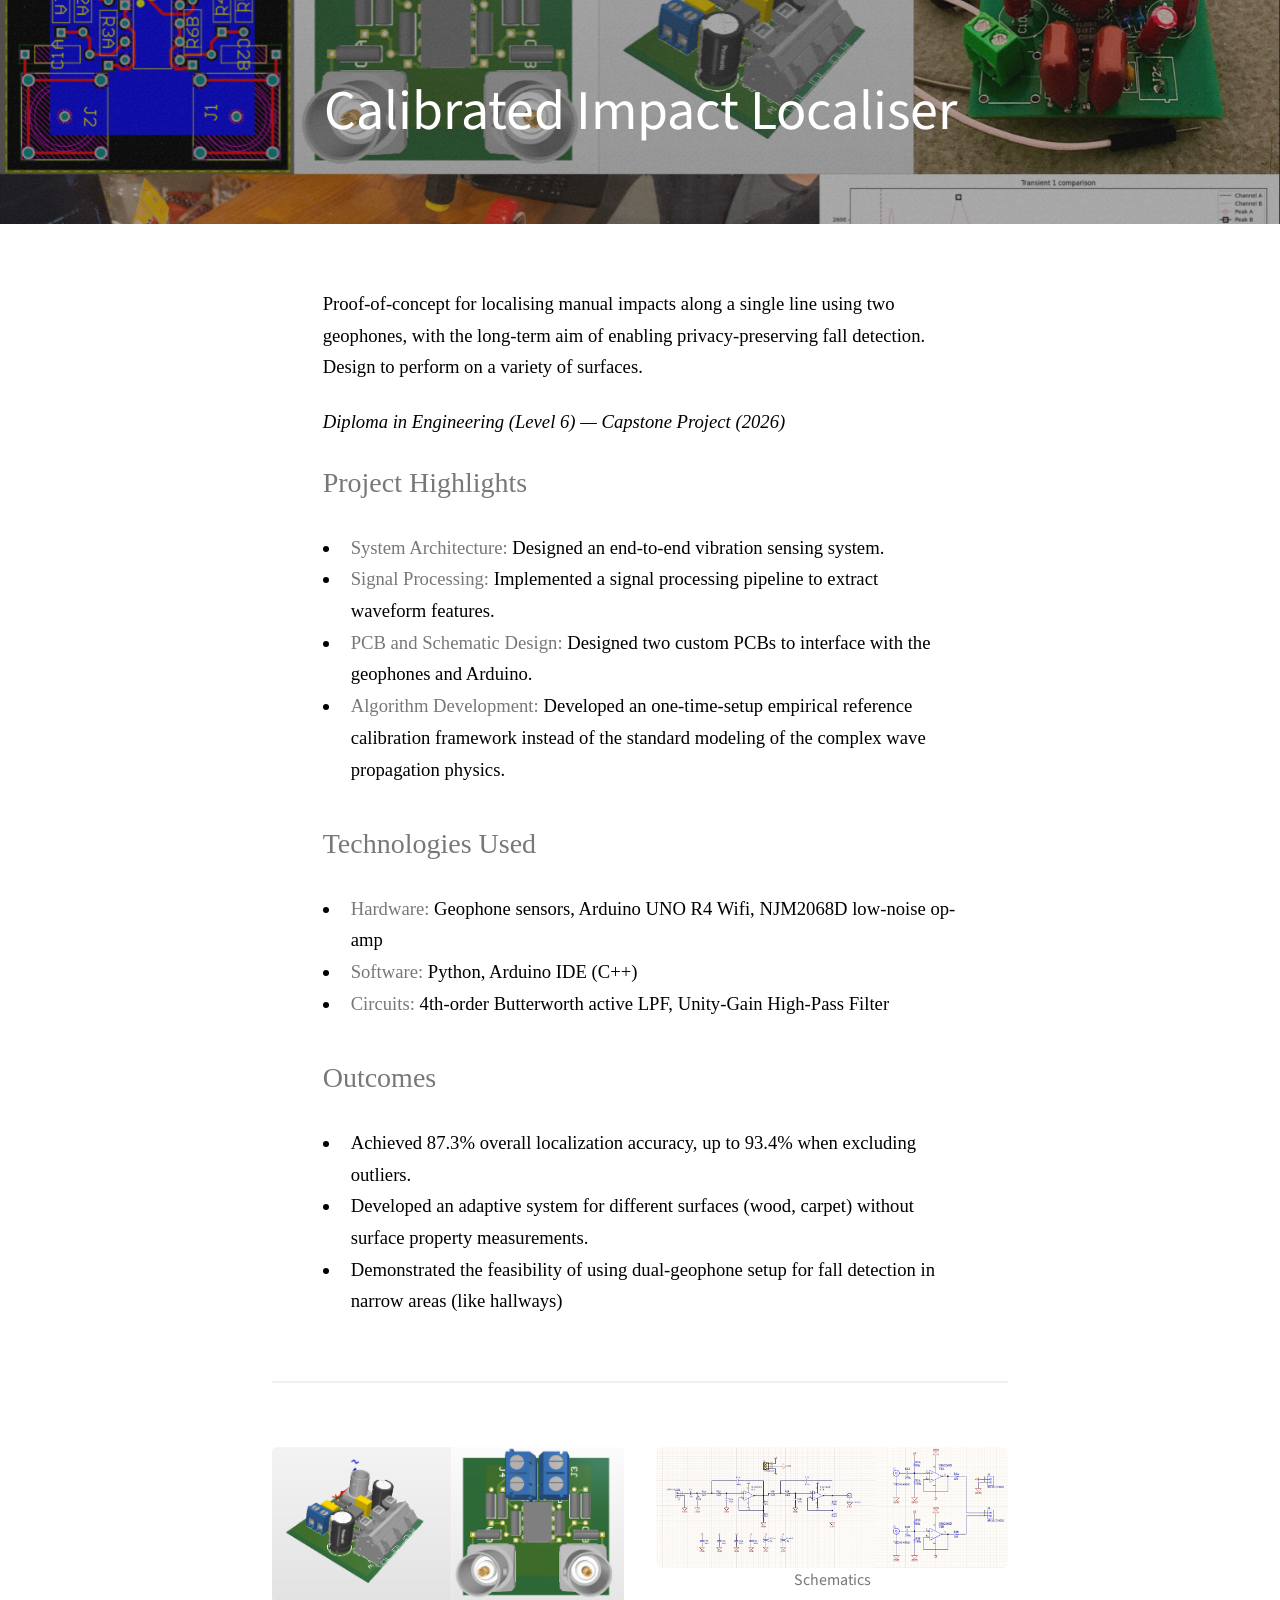
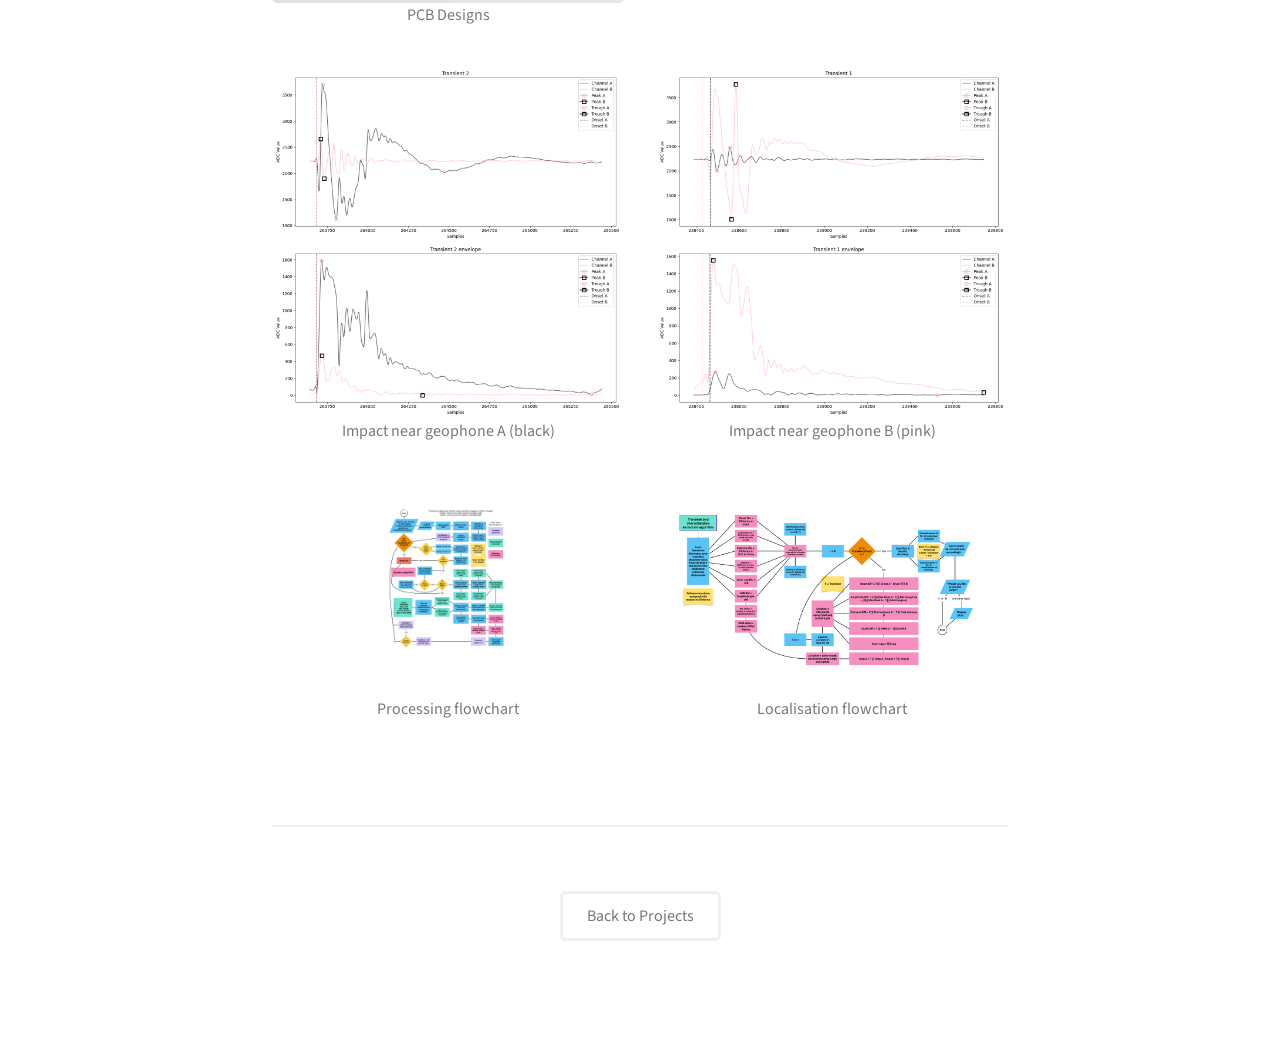
==== commit 1ac841e6: "Dont know why i wasnt working local for so long lol" ====
--- a/geophone.html
+++ b/geophone.html
@@ -11,7 +11,7 @@
 			#hero {
 				align-items: center;
 				background-color: #1f1815;
-				background-image: url("assets/css/images/overlay.png"), url("images/fulls/gp_bg.png");
+				background-image: url("assets/css/images/overlay.png"), url("images/gp/gp_bg.png");
 				background-position: 0 0, 0 0;
 				background-repeat: repeat, no-repeat;
 				background-size: auto, 100%;
@@ -24,7 +24,7 @@
 
 			#hero h2 {
 				color: #ffffff;
-				font-size: 2em;
+				font-size: 3.5em;
 				margin: 0;
 			}
 
@@ -63,7 +63,7 @@
 			}
 
 			.reading h3 {
-				color: #000000;
+				color: #b2b2b2;
 				font-family: "Source Sans Pro", Helvetica, sans-serif;
 				margin: 1.5em 0 0.5em 0;
 			}
@@ -96,7 +96,7 @@
 
 		<!-- Title -->
 			<header id="hero">
-				<h2>Project Title</h2>
+				<h2>Calibrated Impact Localiser</h2>
 			</header>
 
 		<div class="page">
@@ -104,8 +104,28 @@
 			<!-- Text -->
 				<section>
 					<div class="reading">
-						<p>Write a short overview here: what the project is, who it is for, and what problem it solves.</p>
-						<p>Add a second paragraph for how you built it, what you learned, or where it stands now.</p>
+						<p>Proof‑of‑concept for localising manual impacts along a single line using two geophones, with the long‑term aim of enabling privacy‑preserving fall detection. Design to perform on a variety of surfaces. <p>
+						<p><em>Diploma in Engineering (Level 6) — Capstone Project (2026)</em></p>
+						<h2>Project Highlights</h2>
+						<ul>
+						<li><strong>System Architecture:</strong> Designed an end-to-end vibration sensing system.</li>
+						<li><strong>Signal Processing:</strong> Implemented a signal processing pipeline to extract waveform features.</li>
+						<li><strong>PCB and Schematic Design:</strong> Designed two custom PCBs to interface with the geophones and Arduino.</li>
+						<li><strong>Algorithm Development:</strong> Developed an one-time-setup empirical reference calibration framework instead of the standard modeling of the complex wave propagation physics.</li>
+						</ul>
+						<h2>Technologies Used</h2>
+						<ul>
+						<li><strong>Hardware:</strong> Geophone sensors, Arduino UNO R4 Wifi, NJM2068D low-noise op-amp</li>
+						<li><strong>Software:</strong> Python, Arduino IDE (C++)</li>
+						<li><strong>Circuits:</strong> 4th-order Butterworth active LPF, Unity-Gain High-Pass Filter</li>
+						<!-- <li><strong>Tools:</strong> Oscilloscope, Multimeter, Breadboard, Soldering Iron</li> -->
+						</ul>						
+						<h2>Outcomes</h2>
+						<ul>
+						<li>Achieved 87.3% overall localization accuracy, up to 93.4% when excluding outliers.</li>
+						<li>Developed an adaptive system for different surfaces (wood, carpet) without surface property measurements.</li>
+						<li>Demonstrated the feasibility of using dual-geophone setup for fall detection in narrow areas (like hallways)</li>
+						</ul>
 					</div>
 				</section>
 
@@ -116,29 +136,38 @@
 					</div>
 				</section> -->
 
-			<!-- Pictures: click to enlarge. Copy an article block to add more. -->
+			<!-- Pictures -->
 				<section id="gallery">
 					<div class="row">
 						<article class="col-6 col-12-xsmall work-item">
-							<a href="images/gp/01.png" class="image fit thumb"><img src="images/gp/01.png" alt="Left: Active Low-Pass Filter (single channel) | Right: Unity-Gain High-Pass Filter" loading="lazy" /></a>
-							<h3>Left: Active Low-Pass Filter (single channel) | Right: Unity-Gain High-Pass Filter</h3>
-						</article>
-						<article class="col-6 col-12-xsmall work-item">
-							<a href="images/gp/02.png" class="image fit thumb"><img src="images/gp/02.png" alt="Left: Active Low-Pass Filter (single channel) | Right: Unity-Gain High-Pass Filter" loading="lazy" /></a>
-							<h3>Left: Active Low-Pass Filter (single channel) | Right: Unity-Gain High-Pass Filter</h3>
-						</article>
-						<article class="col-6 col-12-xsmall work-item">
-							<a href="images/gp/03.png" class="image fit thumb"><img src="images/gp/03.png" alt="Describe this image" loading="lazy" /></a>
-							<h3>Impact near receptor A (black)</h3>
-						</article>
-						<article class="col-6 col-12-xsmall work-item">
-							<a href="images/gp/04.png" class="image fit thumb"><img src="images/gp/04.png" alt="Describe this image" loading="lazy" /></a>
-							<h3>Impact near receptor B (pink)</h3>
+							<a href="images/gp/01.png" class="image fit thumb" data-caption="Left: Active Low-Pass Filter (single channel) | Right: Unity-Gain High-Pass Filter" loading="lazy"><img src="images/gp/01.png" /></a>
+							<h3>PCB Designs</h3>
+						</article>
+						<article class="col-6 col-12-xsmall work-item">
+							<a href="images/gp/02.png" class="image fit thumb" data-caption="Left: Active Low-Pass Filter (single channel) | Right: Unity-Gain High-Pass Filter" loading="lazy"><img src="images/gp/02.png" /></a>
+							<h3>Schematics</h3>
+						</article>
+						<article class="col-6 col-12-xsmall work-item">
+							<a href="images/gp/03.png" class="image fit thumb" data-caption="Impact near geophone A (black)" loading="lazy"><img src="images/gp/03.png" /></a>
+							<h3>Impact near geophone A (black)</h3>
+						</article>
+						<article class="col-6 col-12-xsmall work-item">
+							<a href="images/gp/04.png" class="image fit thumb" data-caption="Impact near geophone B (pink)" loading="lazy"><img src="images/gp/04.png" /></a>
+							<h3>Impact near geophone B (pink)</h3>
+						</article>
+						<article class="col-6 col-12-xsmall work-item">
+							<a href="images/gp/05.png" class="image fit thumb" data-caption="Transient and characteristic extraction algorithm" loading="lazy"><img src="images/gp/05.png" /></a>
+							<h3>Processing flowchart</h3>
+						</article>
+						<article class="col-6 col-12-xsmall work-item">
+							<a href="images/gp/06.png" class="image fit thumb" data-caption="Localisation algorithm" loading="lazy"><img src="images/gp/06.png" /></a>
+							<h3>Localisation flowchart</h3>
 						</article>
 					</div>
 				</section>
 
-			<!-- Back -->
+			<!-- Back button-->
+			 <!-- TODO make persistent -->
 				<section>
 					<ul class="actions special">
 						<li><a href="index.html#two" class="button">Back to Projects</a></li>
@@ -172,12 +201,14 @@
 				// Lightbox gallery.
 				$window.on('load', function() {
 					$('#gallery').poptrox({
+						caption: function($a) { return $a.data('caption') || $a.next('h3').text(); },
+						// caption: function($a) { return $a.data('caption')},
 						overlayColor: '#2c2c2c',
 						overlayOpacity: 0.85,
 						popupCloserText: '',
 						popupLoaderText: '',
 						selector: '.work-item a.image',
-						usePopupCaption: false,
+						usePopupCaption: true,
 						usePopupDefaultStyling: false,
 						usePopupEasyClose: false,
 						usePopupNav: true,
--- a/assets/css/main.css
+++ b/assets/css/main.css
@@ -159,6 +159,7 @@
 	h3 {
 		font-size: 1.25em;
 		line-height: 1.5em;
+		/* justify-content: center; */
 	}
 
 	h4 {
@@ -1767,7 +1768,7 @@
 	header p {
 		color: #b2b2b2;
 		position: relative;
-		margin: 0 0 30px 0;
+		margin: 0 0 1.5em 0;
 	}
 
 	header h2 + p {
@@ -2055,7 +2056,8 @@
 			display: block;
 			height: 100%;
 			left: 0;
-			opacity: 0.5;
+			/* opacity: 0.5; */
+			opacity: 0;
 			position: absolute;
 			top: 0;
 			width: 100%;
@@ -2564,7 +2566,7 @@
 		}
 
 		.work-item h3 {
-			justify-content: center;
+			text-align: center;
 			font-size: 1em;
 			margin-left: 0;
 			margin: 0 0 0.5em 0;
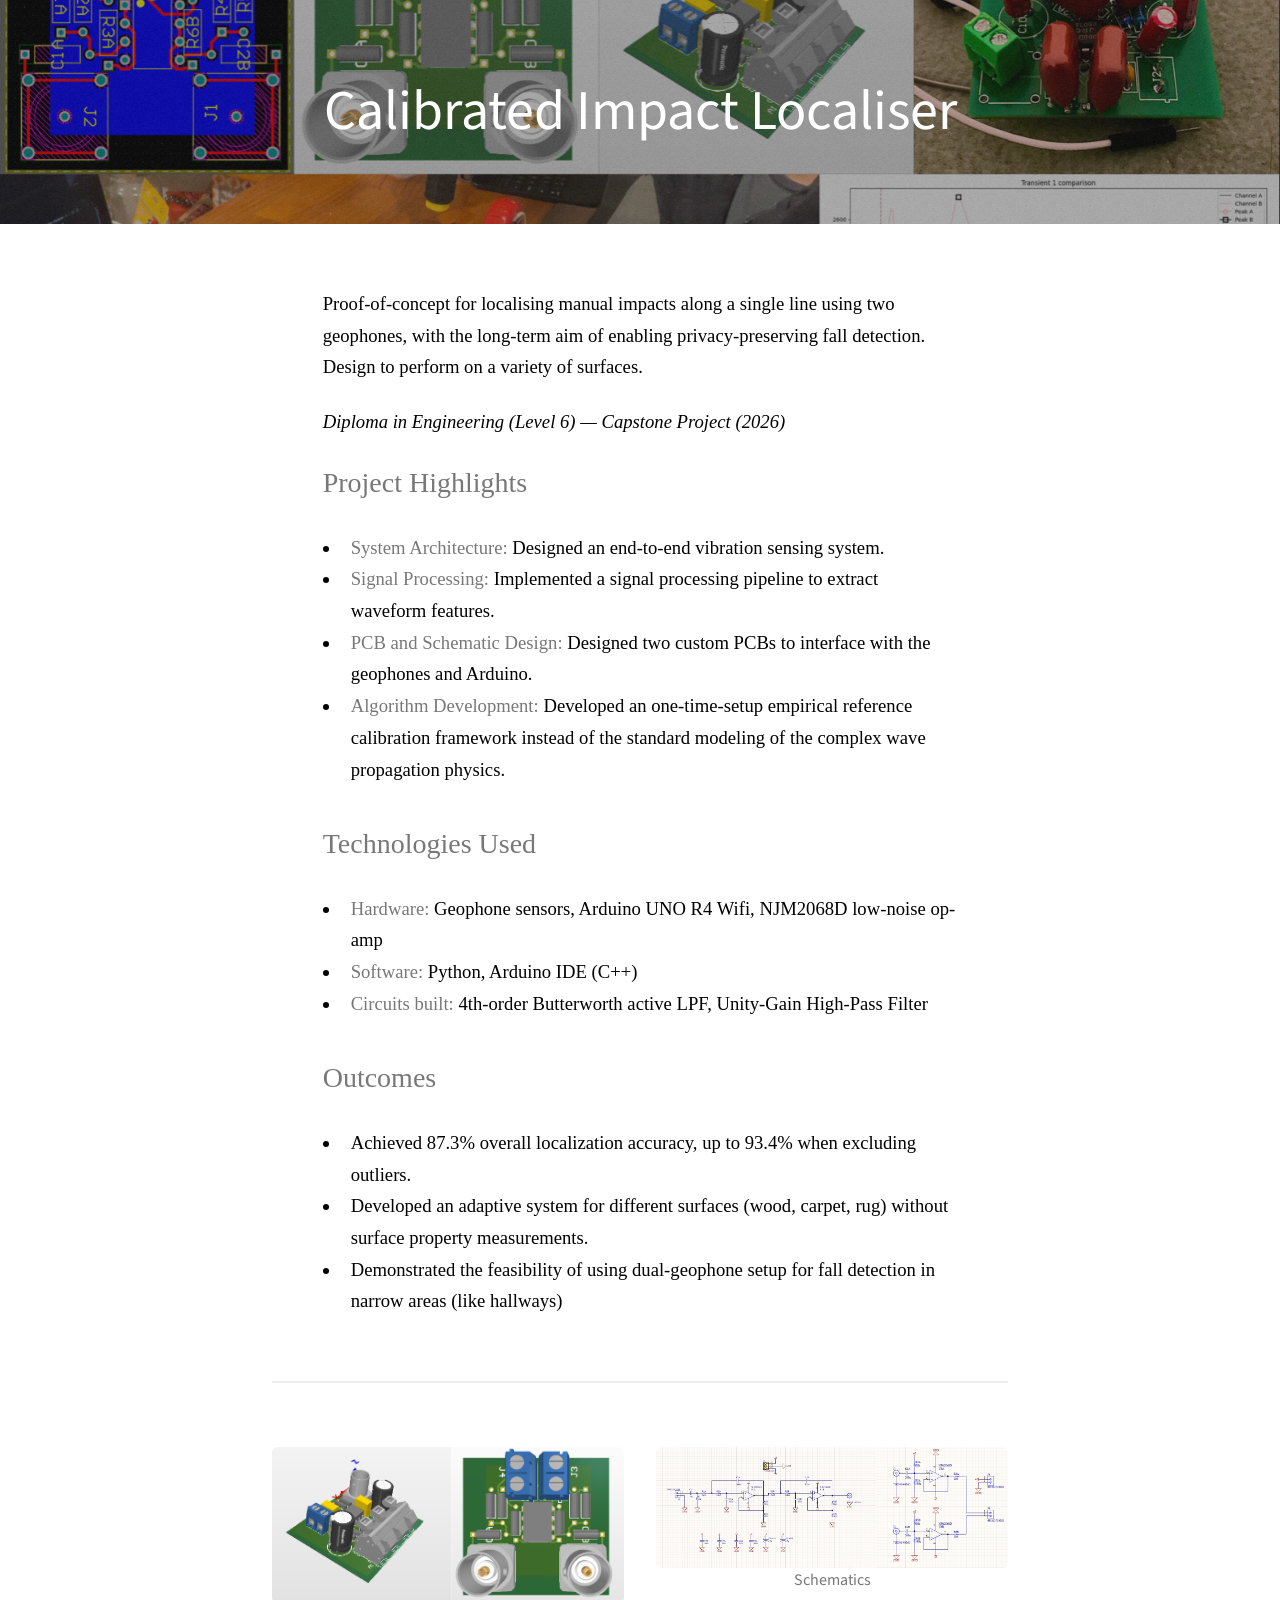
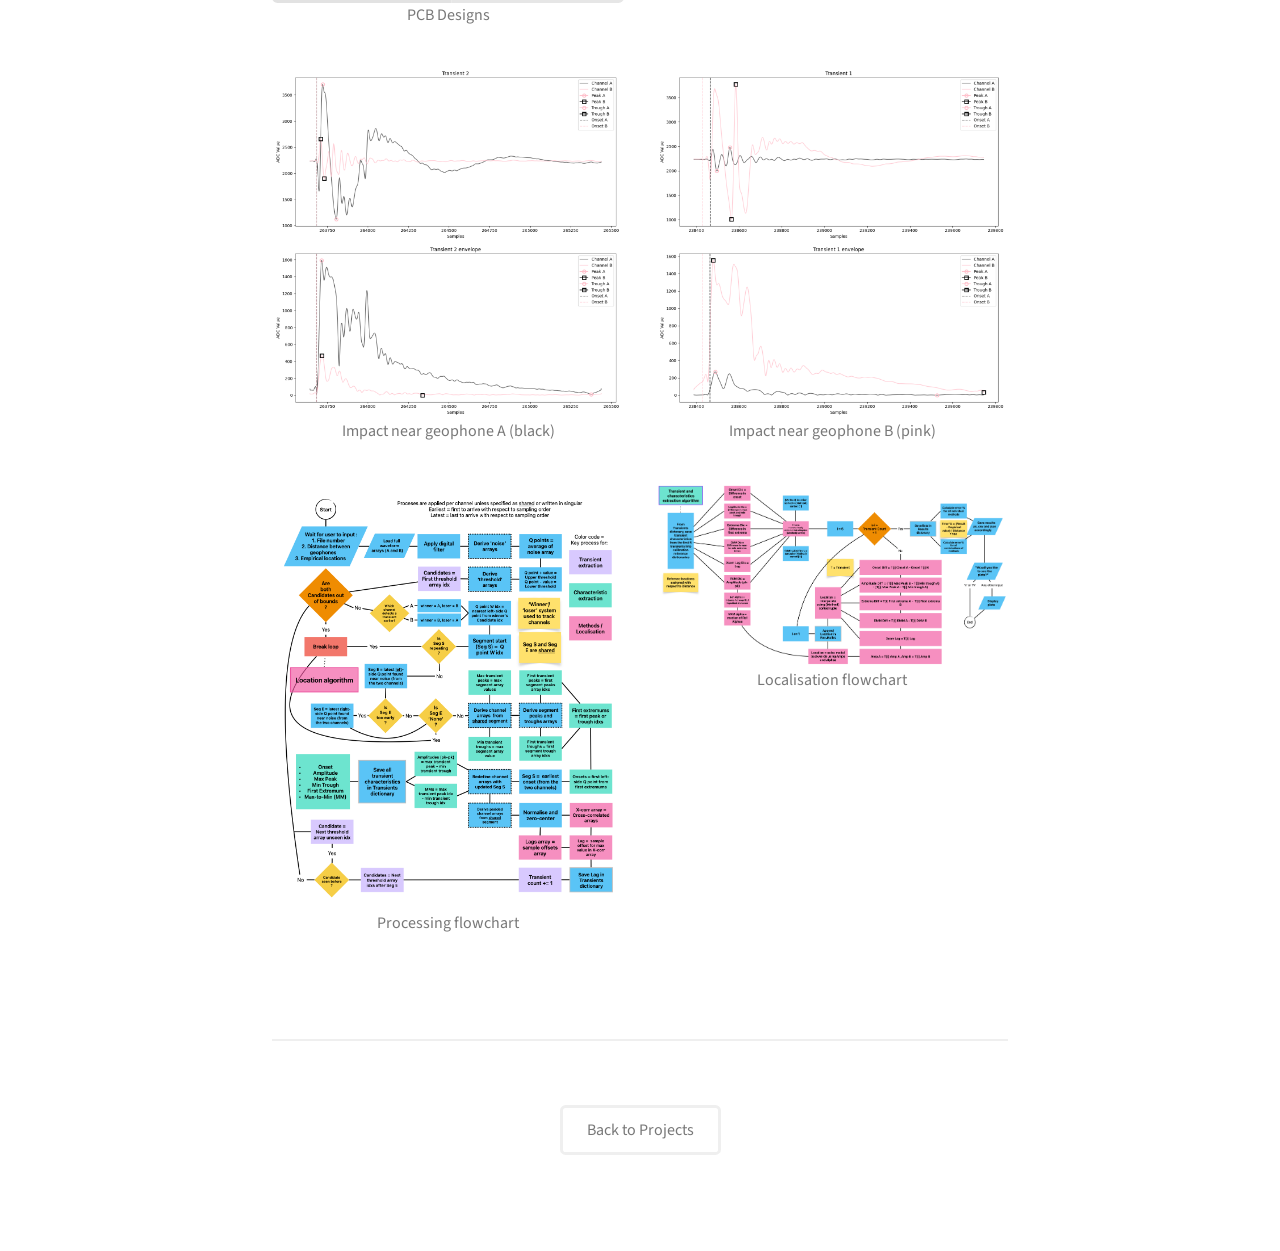
==== commit e5ef5d9c: "robot page finished" ====
--- a/geophone.html
+++ b/geophone.html
@@ -117,13 +117,13 @@
 						<ul>
 						<li><strong>Hardware:</strong> Geophone sensors, Arduino UNO R4 Wifi, NJM2068D low-noise op-amp</li>
 						<li><strong>Software:</strong> Python, Arduino IDE (C++)</li>
-						<li><strong>Circuits:</strong> 4th-order Butterworth active LPF, Unity-Gain High-Pass Filter</li>
+						<li><strong>Circuits built:</strong> 4th-order Butterworth active LPF, Unity-Gain High-Pass Filter</li>
 						<!-- <li><strong>Tools:</strong> Oscilloscope, Multimeter, Breadboard, Soldering Iron</li> -->
 						</ul>						
 						<h2>Outcomes</h2>
 						<ul>
 						<li>Achieved 87.3% overall localization accuracy, up to 93.4% when excluding outliers.</li>
-						<li>Developed an adaptive system for different surfaces (wood, carpet) without surface property measurements.</li>
+						<li>Developed an adaptive system for different surfaces (wood, carpet, rug) without surface property measurements.</li>
 						<li>Demonstrated the feasibility of using dual-geophone setup for fall detection in narrow areas (like hallways)</li>
 						</ul>
 					</div>
@@ -140,11 +140,11 @@
 				<section id="gallery">
 					<div class="row">
 						<article class="col-6 col-12-xsmall work-item">
-							<a href="images/gp/01.png" class="image fit thumb" data-caption="Left: Active Low-Pass Filter (single channel) | Right: Unity-Gain High-Pass Filter" loading="lazy"><img src="images/gp/01.png" /></a>
+							<a href="images/gp/01.png" class="image fit thumb" data-caption="Left: Active Low-Pass Filter (single channel) | Right: Unity-Gain High-Pass Filter (dual channel)" loading="lazy"><img src="images/gp/01.png" /></a>
 							<h3>PCB Designs</h3>
 						</article>
 						<article class="col-6 col-12-xsmall work-item">
-							<a href="images/gp/02.png" class="image fit thumb" data-caption="Left: Active Low-Pass Filter (single channel) | Right: Unity-Gain High-Pass Filter" loading="lazy"><img src="images/gp/02.png" /></a>
+							<a href="images/gp/02.png" class="image fit thumb" data-caption="Left: Active Low-Pass Filter (single channel) | Right: Unity-Gain High-Pass Filter (dual channel)" loading="lazy"><img src="images/gp/02.png" /></a>
 							<h3>Schematics</h3>
 						</article>
 						<article class="col-6 col-12-xsmall work-item">
--- a/assets/css/main.css
+++ b/assets/css/main.css
@@ -2828,11 +2828,16 @@
 		.poptrox-popup .caption {
 			background: #fff;
 			bottom: 0;
+			box-sizing: border-box;    /* new */
 			cursor: default;
+			display: flex;             /* new: keeps one-liners vertically centered */
+			align-items: center;       /* new */
+			justify-content: center;   /* new */
 			font-size: 0.9em;
-			height: 3em;
 			left: 0;
-			line-height: 2.8em;
+			line-height: 1.4em;        /* was 2.8em */
+			min-height: 3em;           /* was height: 3em */
+			padding: 0.5em 1em;        /* new */
 			position: absolute;
 			text-align: center;
 			width: 100%;
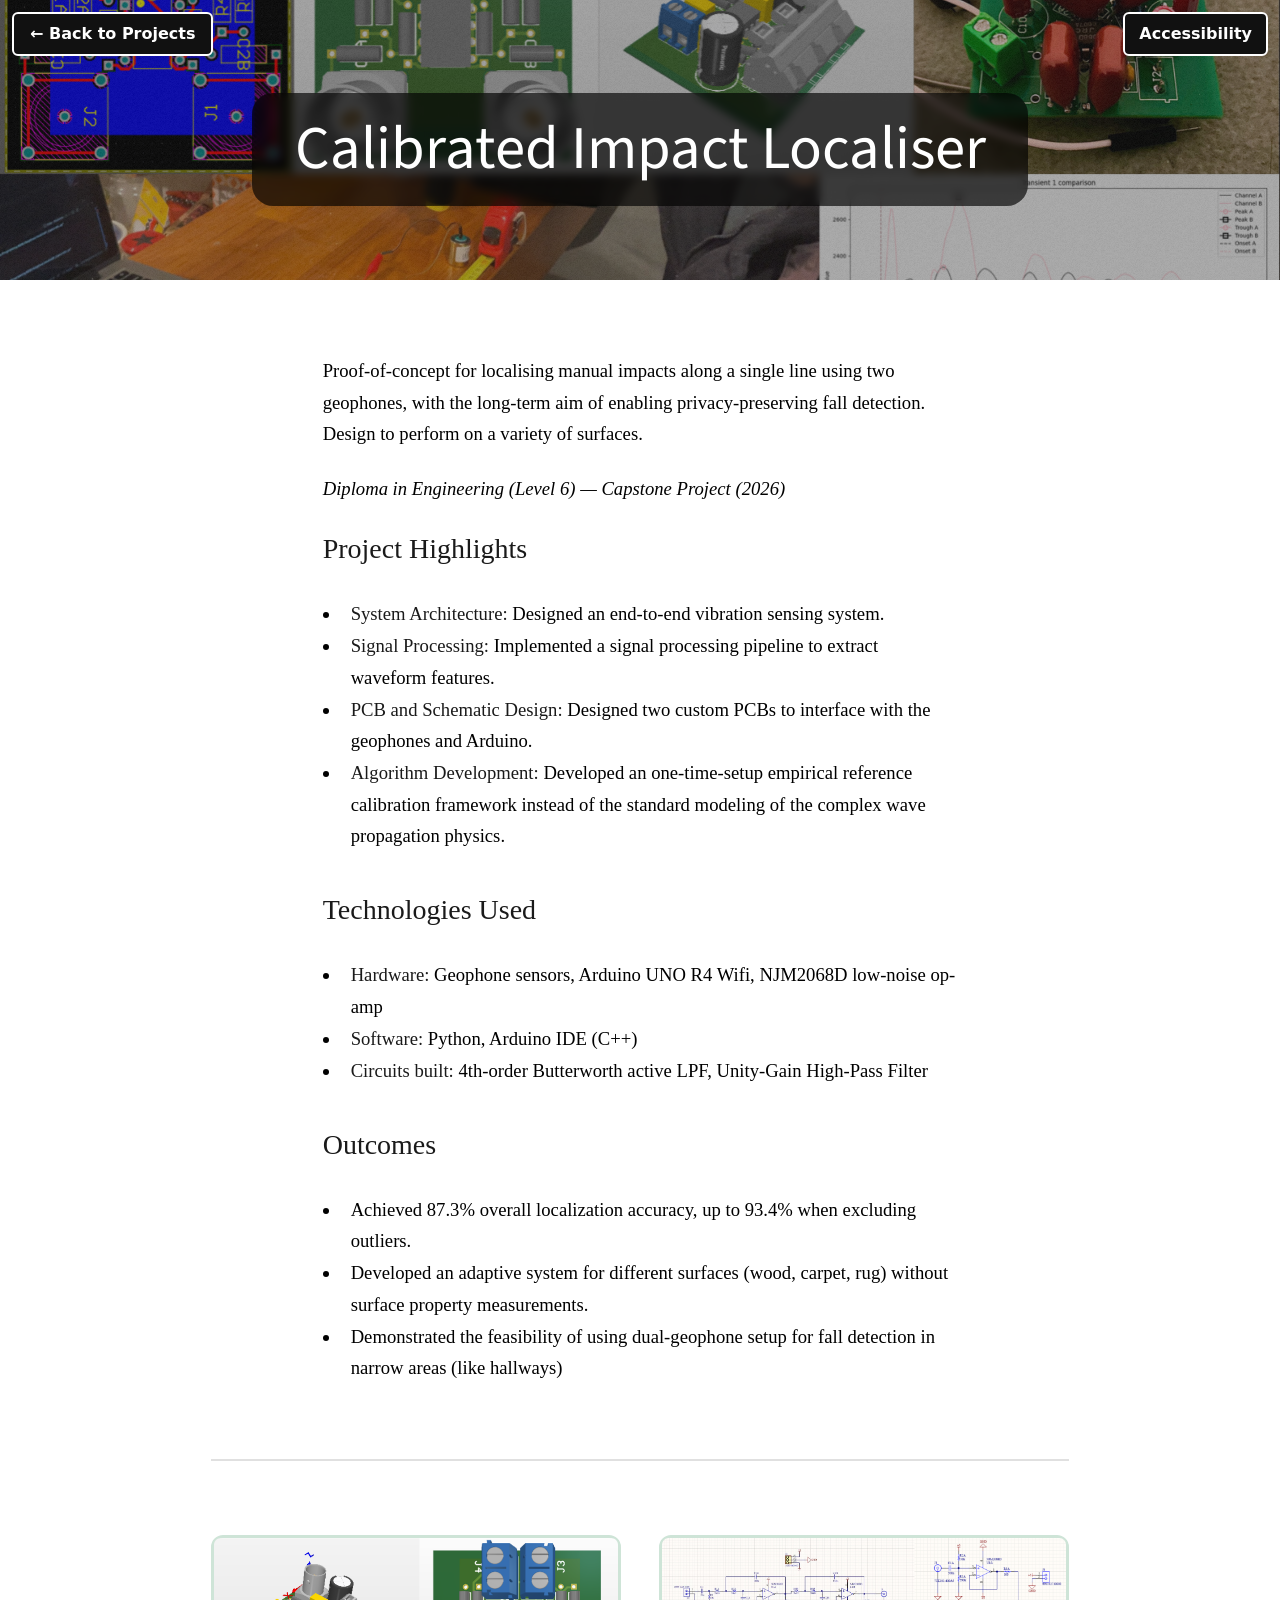
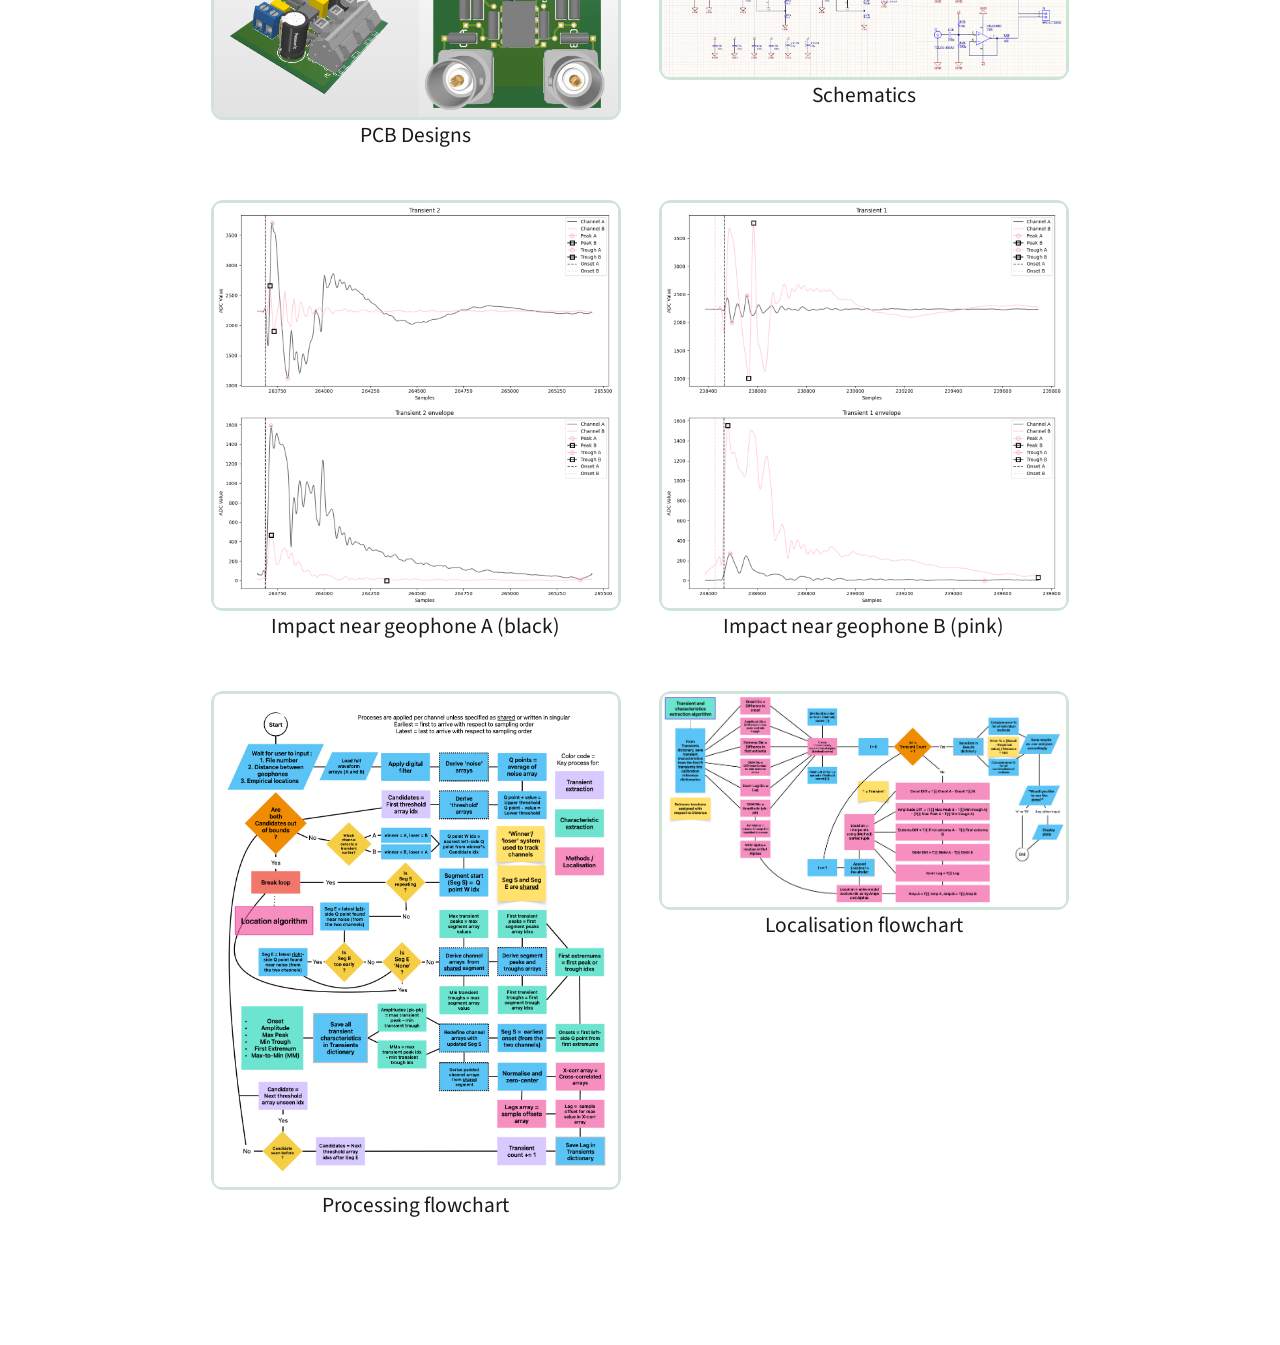
==== commit 0a33178c: "Accesibility patch" ====
--- a/geophone.html
+++ b/geophone.html
@@ -1,110 +1,30 @@
 <!DOCTYPE HTML>
-<!-- Save copies of this file in your projects/ folder, e.g. projects/midi-controller.html -->
-<html>
+<html lang="en">
 	<head>
-		<title>Impact Localiser</title>
+		<title>Calibrated Impact Localiser — Cesar Vargas</title>
 		<meta charset="utf-8" />
 		<meta name="viewport" content="width=device-width, initial-scale=1" />
 		<link rel="stylesheet" href="assets/css/main.css" />
+		<link rel="stylesheet" href="assets/css/project.css" />
 		<style>
-			/* Hero: same background as the index header, parallax handled in the script below */
-			#hero {
-				align-items: center;
-				background-color: #1f1815;
-				background-image: url("assets/css/images/overlay.png"), url("images/gp/gp_bg.png");
-				background-position: 0 0, 0 0;
-				background-repeat: repeat, no-repeat;
-				background-size: auto, 100%;
-				display: flex;
-				justify-content: center;
-				min-height: 14em;
-				padding: 4em 2em;
-				text-align: center;
-			}
-
-			#hero h2 {
-				color: #ffffff;
-				font-size: 3.5em;
-				margin: 0;
-			}
-
-			/* Page body: same width, spacing and dividers as the index sections */
-			.page {
-				margin: 0 auto;
-				max-width: 54em;
-				padding: 4em;
-			}
-
-			.page > section {
-				border-top: solid 2px #efefef;
-				margin: 4em 0 0 0;
-				padding: 4em 0 0 0;
-			}
-
-			.page > section:first-child {
-				border-top: 0;
-				margin-top: 0;
-				padding-top: 0;
-			}
-
-			/* Reading text: black, serif, comfortable line length */
-			.reading {
-				color: #000000;
-				font-family: Georgia, "Iowan Old Style", "Times New Roman", serif;
-				font-size: 14pt;
-				line-height: 1.7em;
-				margin: 0 auto;
-				max-width: 34em;
-			}
-
-			.reading p {
-				color: #000000;
-				margin: 0 0 1.25em 0;
-			}
-
-			.reading h3 {
-				color: #b2b2b2;
-				font-family: "Source Sans Pro", Helvetica, sans-serif;
-				margin: 1.5em 0 0.5em 0;
-			}
-
-			/* Video: stays 16:9 at any width */
-			.video {
-				aspect-ratio: 16 / 9;
-				background: #000000;
-				width: 100%;
-			}
-
-			.video iframe {
-				border: 0;
-				height: 100%;
-				width: 100%;
-			}
-
-			/* Gallery: image-only version of the index project articles */
-			#gallery .work-item .image {
-				margin: 0;
-			}
-
-			@media screen and (max-width: 736px) {
-				.page { padding: 3em 1.5em; }
-				.reading { font-size: 12pt; }
-			}
+			#hero { background-image: url("assets/css/images/overlay.png"), url("images/gp/gp_bg.png"); }
 		</style>
 	</head>
 	<body class="is-preload">
 
+		<a class="back-link" href="index.html#two"><span aria-hidden="true">←</span>&nbsp;Back to Projects</a>
+
 		<!-- Title -->
 			<header id="hero">
-				<h2>Calibrated Impact Localiser</h2>
+				<h1>Calibrated Impact Localiser</h1>
 			</header>
 
-		<div class="page">
+		<main class="page" id="content">
 
 			<!-- Text -->
 				<section>
 					<div class="reading">
-						<p>Proof‑of‑concept for localising manual impacts along a single line using two geophones, with the long‑term aim of enabling privacy‑preserving fall detection. Design to perform on a variety of surfaces. <p>
+						<p>Proof‑of‑concept for localising manual impacts along a single line using two geophones, with the long‑term aim of enabling privacy‑preserving fall detection. Design to perform on a variety of surfaces.</p>
 						<p><em>Diploma in Engineering (Level 6) — Capstone Project (2026)</em></p>
 						<h2>Project Highlights</h2>
 						<ul>
@@ -140,83 +60,39 @@
 				<section id="gallery">
 					<div class="row">
 						<article class="col-6 col-12-xsmall work-item">
-							<a href="images/gp/01.png" class="image fit thumb" data-caption="Left: Active Low-Pass Filter (single channel) | Right: Unity-Gain High-Pass Filter (dual channel)" loading="lazy"><img src="images/gp/01.png" /></a>
+							<a href="images/gp/01.png" class="image fit thumb" data-caption="Left: Active Low-Pass Filter (single channel) | Right: Unity-Gain High-Pass Filter (dual channel)"><img src="images/gp/01.png" alt="PCB Designs: Left: Active Low-Pass Filter (single channel) | Right: Unity-Gain High-Pass Filter (dual channel)" loading="lazy" /></a>
 							<h3>PCB Designs</h3>
 						</article>
 						<article class="col-6 col-12-xsmall work-item">
-							<a href="images/gp/02.png" class="image fit thumb" data-caption="Left: Active Low-Pass Filter (single channel) | Right: Unity-Gain High-Pass Filter (dual channel)" loading="lazy"><img src="images/gp/02.png" /></a>
+							<a href="images/gp/02.png" class="image fit thumb" data-caption="Left: Active Low-Pass Filter (single channel) | Right: Unity-Gain High-Pass Filter (dual channel)"><img src="images/gp/02.png" alt="Schematics: Left: Active Low-Pass Filter (single channel) | Right: Unity-Gain High-Pass Filter (dual channel)" loading="lazy" /></a>
 							<h3>Schematics</h3>
 						</article>
 						<article class="col-6 col-12-xsmall work-item">
-							<a href="images/gp/03.png" class="image fit thumb" data-caption="Impact near geophone A (black)" loading="lazy"><img src="images/gp/03.png" /></a>
+							<a href="images/gp/03.png" class="image fit thumb" data-caption="Impact near geophone A (black)"><img src="images/gp/03.png" alt="Impact near geophone A (black)" loading="lazy" /></a>
 							<h3>Impact near geophone A (black)</h3>
 						</article>
 						<article class="col-6 col-12-xsmall work-item">
-							<a href="images/gp/04.png" class="image fit thumb" data-caption="Impact near geophone B (pink)" loading="lazy"><img src="images/gp/04.png" /></a>
+							<a href="images/gp/04.png" class="image fit thumb" data-caption="Impact near geophone B (pink)"><img src="images/gp/04.png" alt="Impact near geophone B (pink)" loading="lazy" /></a>
 							<h3>Impact near geophone B (pink)</h3>
 						</article>
 						<article class="col-6 col-12-xsmall work-item">
-							<a href="images/gp/05.png" class="image fit thumb" data-caption="Transient and characteristic extraction algorithm" loading="lazy"><img src="images/gp/05.png" /></a>
+							<a href="images/gp/05.png" class="image fit thumb" data-caption="Transient and characteristic extraction algorithm"><img src="images/gp/05.png" alt="Processing flowchart: Transient and characteristic extraction algorithm" loading="lazy" /></a>
 							<h3>Processing flowchart</h3>
 						</article>
 						<article class="col-6 col-12-xsmall work-item">
-							<a href="images/gp/06.png" class="image fit thumb" data-caption="Localisation algorithm" loading="lazy"><img src="images/gp/06.png" /></a>
+							<a href="images/gp/06.png" class="image fit thumb" data-caption="Localisation algorithm"><img src="images/gp/06.png" alt="Localisation flowchart: Localisation algorithm" loading="lazy" /></a>
 							<h3>Localisation flowchart</h3>
 						</article>
 					</div>
 				</section>
 
-			<!-- Back button-->
-			 <!-- TODO make persistent -->
-				<section>
-					<ul class="actions special">
-						<li><a href="index.html#two" class="button">Back to Projects</a></li>
-					</ul>
-				</section>
-
-		</div>
+		</main>
 
 		<script src="assets/js/jquery.min.js"></script>
 		<script src="assets/js/jquery.poptrox.min.js"></script>
 		<script src="assets/js/browser.min.js"></script>
-		<script>
-			(function($) {
-				var $window = $(window),
-					$body = $('body'),
-					$hero = $('#hero');
-
-				// Play initial animations on page load.
-				$window.on('load', function() {
-					window.setTimeout(function() { $body.removeClass('is-preload'); }, 100);
-				});
-
-				// Parallax: background lags slightly behind the page as you scroll.
-				var reduceMotion = window.matchMedia && window.matchMedia('(prefers-reduced-motion: reduce)').matches;
-				if (!reduceMotion && !browser.mobile && browser.name != 'ie') {
-					$window.on('scroll', function() {
-						$hero.css('background-position', '0 0, 0 ' + (-100 + $window.scrollTop() * 0.3) + 'px');
-					}).triggerHandler('scroll');
-				}
-
-				// Lightbox gallery.
-				$window.on('load', function() {
-					$('#gallery').poptrox({
-						caption: function($a) { return $a.data('caption') || $a.next('h3').text(); },
-						// caption: function($a) { return $a.data('caption')},
-						overlayColor: '#2c2c2c',
-						overlayOpacity: 0.85,
-						popupCloserText: '',
-						popupLoaderText: '',
-						selector: '.work-item a.image',
-						usePopupCaption: true,
-						usePopupDefaultStyling: false,
-						usePopupEasyClose: false,
-						usePopupNav: true,
-						windowMargin: (window.innerWidth <= 736 ? 0 : 50)
-					});
-				});
-			})(jQuery);
-		</script>
+		<script src="assets/js/project.js"></script>
+		<script src="assets/js/a11y.js"></script>
 
 	</body>
 </html>
--- a/assets/css/main.css
+++ b/assets/css/main.css
@@ -1,3 +1,5 @@
+/* accesibility mode active on default */
+
 @import url("fontawesome-all.min.css");
 @import url("https://fonts.googleapis.com/css?family=Source+Sans+Pro:400,400italic");
 
@@ -83,7 +85,9 @@
 	}
 
 	body {
-		background: #fff;
+		/* BG COLOR. rlv (now a variable; see the accessibility block at the end) */
+		background: var(--bg);
+		/* background: #264531; */
 	}
 
 		body.is-preload *, body.is-preload *:before, body.is-preload *:after {
@@ -98,9 +102,9 @@
 		}
 
 	body, input, select, textarea {
-		color: #a2a2a2;
+		color: var(--text);
 		font-family: "Source Sans Pro", Helvetica, sans-serif;
-		font-size: 16pt;
+		font-size: calc(16pt * var(--ts, 1));
 		font-weight: 400;
 		line-height: 1.75em;
 	}
@@ -110,19 +114,19 @@
 		-webkit-transition: color 0.2s ease-in-out, border-color 0.2s ease-in-out;
 		-ms-transition: color 0.2s ease-in-out, border-color 0.2s ease-in-out;
 		transition: color 0.2s ease-in-out, border-color 0.2s ease-in-out;
-		border-bottom: dotted 1px;
-		color: #49bf9d;
+		border-bottom: solid 1px;
+		color: var(--link);
 		text-decoration: none;
 	}
 
 		a:hover {
 			border-bottom-color: transparent;
-			color: #49bf9d !important;
+			color: var(--link) !important;
 			text-decoration: none;
 		}
 
 	strong, b {
-		color: #787878;
+		color: var(--heading);
 		font-weight: 400;
 	}
 
@@ -135,7 +139,7 @@
 	}
 
 	h1, h2, h3, h4, h5, h6 {
-		color: #787878;
+		color: var(--heading);
 		font-weight: 400;
 		line-height: 1em;
 		margin: 0 0 1em 0;
@@ -191,7 +195,7 @@
 
 	hr {
 		border: 0;
-		border-bottom: solid 2px #efefef;
+		border-bottom: solid 2px var(--rule);
 		margin: 2em 0;
 	}
 
@@ -200,7 +204,7 @@
 		}
 
 	blockquote {
-		border-left: solid 6px #efefef;
+		border-left: solid 6px var(--rule);
 		font-style: italic;
 		margin: 0 0 2em 0;
 		padding: 0.5em 0 0.5em 1.5em;
@@ -209,7 +213,7 @@
 	code {
 		background: #f7f7f7;
 		border-radius: 0.35em;
-		border: solid 2px #efefef;
+		border: solid 2px var(--rule);
 		font-family: "Courier New", monospace;
 		font-size: 0.9em;
 		margin: 0 0.25em;
@@ -1766,7 +1770,7 @@
 	}
 
 	header p {
-		color: #b2b2b2;
+		color: var(--muted);
 		position: relative;
 		margin: 0 0 1.5em 0;
 	}
@@ -1802,7 +1806,7 @@
 	}
 
 	label {
-		color: #787878;
+		color: var(--heading);
 		display: block;
 		font-size: 0.9em;
 		font-weight: 400;
@@ -1842,7 +1846,7 @@
 		input[type="email"]:focus,
 		select:focus,
 		textarea:focus {
-			border-color: #49bf9d;
+			border-color: var(--link);
 		}
 
 	select {
@@ -1856,8 +1860,8 @@
 	}
 
 		select option {
-			color: #787878;
-			background: #fff;
+			color: var(--heading);
+			background: var(--surface);
 		}
 
 		select:focus::-ms-value {
@@ -1896,7 +1900,7 @@
 		input[type="checkbox"] + label,
 		input[type="radio"] + label {
 			text-decoration: none;
-			color: #a2a2a2;
+			color: var(--text);
 			cursor: pointer;
 			display: inline-block;
 			font-size: 1em;
@@ -1939,15 +1943,15 @@
 
 		input[type="checkbox"]:checked + label:before,
 		input[type="radio"]:checked + label:before {
-			background: #787878;
-			border-color: #787878;
+			background: var(--heading);
+			border-color: var(--heading);
 			color: #fff;
 			content: '\f00c';
 		}
 
 		input[type="checkbox"]:focus + label:before,
 		input[type="radio"]:focus + label:before {
-			border-color: #49bf9d;
+			border-color: var(--link);
 		}
 
 	input[type="checkbox"] + label:before {
@@ -1959,22 +1963,22 @@
 	}
 
 	::-webkit-input-placeholder {
-		color: #b2b2b2 !important;
+		color: var(--muted) !important;
 		opacity: 1.0;
 	}
 
 	:-moz-placeholder {
-		color: #b2b2b2 !important;
+		color: var(--muted) !important;
 		opacity: 1.0;
 	}
 
 	::-moz-placeholder {
-		color: #b2b2b2 !important;
+		color: var(--muted) !important;
 		opacity: 1.0;
 	}
 
 	:-ms-input-placeholder {
-		color: #b2b2b2 !important;
+		color: var(--muted) !important;
 		opacity: 1.0;
 	}
 
@@ -1982,7 +1986,7 @@
 
 	.box {
 		border-radius: 0.35em;
-		border: solid 2px #efefef;
+		border: solid 2px var(--rule);
 		margin-bottom: 2em;
 		padding: 1.5em;
 	}
@@ -2039,8 +2043,11 @@
 /* Image */
 
 	.image {
-		border-radius: 0.35em;
-		border: 0;
+		border-radius: 0.65em;
+		/* BORDER COLOR rlv */
+		/* border: solid 5px #37e2959f; */
+		/* border: solid 3.5px rgba(0, 0, 0, 0.1); */
+		border: solid 3.5px rgba(12, 121, 56, 0.2);
 		display: inline-block;
 		position: relative;
 	}
@@ -2176,7 +2183,7 @@
 		}
 
 			ul.alt li {
-				border-top: solid 2px #efefef;
+				border-top: solid 2px var(--rule);
 				padding: 0.5em 0;
 			}
 
@@ -2233,7 +2240,7 @@
 			}
 
 			ul.labeled-icons li h3 {
-				color: #b2b2b2;
+				color: var(--muted);
 				left: 0;
 				position: absolute;
 				text-align: center;
@@ -2376,7 +2383,7 @@
 	}
 
 		table tbody tr {
-			border: solid 1px #efefef;
+			border: solid 1px var(--rule);
 			border-left: 0;
 			border-right: 0;
 		}
@@ -2390,7 +2397,7 @@
 		}
 
 		table th {
-			color: #787878;
+			color: var(--heading);
 			font-size: 0.9em;
 			font-weight: 400;
 			padding: 0 0.75em 0.75em 0.75em;
@@ -2398,11 +2405,11 @@
 		}
 
 		table thead {
-			border-bottom: solid 2px #efefef;
+			border-bottom: solid 2px var(--rule);
 		}
 
 		table tfoot {
-			border-top: solid 2px #efefef;
+			border-top: solid 2px var(--rule);
 		}
 
 		table.alt {
@@ -2410,7 +2417,7 @@
 		}
 
 			table.alt tbody tr td {
-				border: solid 2px #efefef;
+				border: solid 2px var(--rule);
 				border-left-width: 0;
 				border-top-width: 0;
 			}
@@ -2447,8 +2454,9 @@
 		transition: background-color 0.2s ease-in-out, color 0.2s ease-in-out, border-color 0.2s ease-in-out;
 		background-color: transparent;
 		border-radius: 0.35em;
-		border: solid 3px #efefef;
-		color: #787878 !important;
+		border: solid 3px #969d9a;
+		/* border: solid 3px var(--btn-border); */
+		color: var(--heading) !important;
 		cursor: pointer;
 		display: inline-block;
 		font-weight: 400;
@@ -2466,8 +2474,10 @@
 		input[type="reset"]:hover,
 		input[type="button"]:hover,
 		.button:hover {
-			border-color: #49bf9d;
-			color: #49bf9d !important;
+			border-color: #3eb08f;
+			color: #3eb08f !important;
+			/* border-color: var(--link);
+			color: var(--link) !important; */
 		}
 
 		input[type="submit"]:active,
@@ -2475,8 +2485,8 @@
 		input[type="button"]:active,
 		.button:active {
 			background-color: rgba(73, 191, 157, 0.1);
-			border-color: #49bf9d;
-			color: #49bf9d !important;
+			border-color: var(--link);
+			color: var(--link) !important;
 		}
 
 		input[type="submit"].icon,
@@ -2519,8 +2529,8 @@
 		input[type="reset"].primary,
 		input[type="button"].primary,
 		.button.primary {
-			background-color: #49bf9d;
-			border-color: #49bf9d;
+			background-color: var(--link);
+			border-color: var(--link);
 			color: #ffffff !important;
 		}
 
@@ -2549,7 +2559,7 @@
 		.button:disabled {
 			background-color: #e7e7e7 !important;
 			border-color: #e7e7e7 !important;
-			color: #b2b2b2 !important;
+			color: var(--muted) !important;
 			cursor: default;
 		}
 
@@ -2562,7 +2572,8 @@
 		.work-item .image {
 			/* justify-content: center; */
 			/* margin-left: 0; */
-			margin: 0 0 1.5em 0;
+			/* rlv */
+			margin: 0 0 1em 0;
 		}
 
 		.work-item h3 {
@@ -2604,16 +2615,22 @@
 		-webkit-justify-content: space-between;
 		-ms-justify-content: space-between;
 		justify-content: space-between;
-		background-color: #1f1815;
+		/* rlv */
+		/* background-color: #3a529c; */
+		background-color: #1f6b60;
 		background-attachment: scroll,								scroll;
-		background-image: url("images/overlay.png"), url("../../images/bg.jpg");
+		/* Add blur to bg maybe?*/
+		/* background-image: url("images/overlay.png"), url("../../images/bg.jpg"); */
 		background-position: top left,							top left;
 		background-repeat: repeat,								no-repeat;
 		background-size: auto,								150%;
-		color: rgba(255, 255, 255, 0.5);
+		color: #ffffff;
 		height: 100%;
 		left: 0;
-		padding: 8em 4em;
+		/* ch */
+		/* padding: 9.33rem 4.67rem; */
+		padding: 3.33rem 4.67rem;
+		overflow-y: auto;
 		position: fixed;
 		text-align: right;
 		top: 0;
@@ -2645,15 +2662,15 @@
 		}
 
 		#header h1 {
-			color: rgba(255, 255, 255, 0.5);
+			color: #ffffff;
 			font-size: 1.35em;
 			line-height: 1.75em;
 			margin: 0;
 		}
 
 		#header .image.avatar {
-			margin: 0 0 1em 0;
-			width: 6.25em;
+			margin: 0 0 1.17rem 0;
+			width: 7.3rem;
 		}
 
 /* Footer */
@@ -2663,11 +2680,11 @@
 	}
 
 		#footer .icons a {
-			color: rgba(255, 255, 255, 0.4);
+			color: #ffffff;
 		}
 
 	#footer .copyright {
-		color: rgba(255, 255, 255, 0.4);
+		color: #ffffff;
 		font-size: 0.8em;
 		list-style: none;
 		margin: 1em 0 0 0;
@@ -2702,7 +2719,7 @@
 	}
 
 		#main > section {
-			border-top: solid 2px #efefef;
+			border-top: solid 2px var(--rule);
 			margin: 4em 0 0 0;
 			padding: 4em 0 0 0;
 		}
@@ -2712,6 +2729,39 @@
 				margin-top: 0;
 				padding-top: 0;
 			}
+
+/* Container */
+.project-skills {
+    display: flex;
+    flex-wrap: wrap;
+	justify-content: center;
+    gap: 3px;
+    margin-top: 10px;
+    margin-bottom: 7px;
+	/* padding: 5px 0; */
+}
+
+/* pills rlv */
+.skill {
+    background-color: rgba(48, 101, 223, 0.05);
+    border: 1px solid rgba(83, 143, 255, 0.178);
+    /* border: 1px solid #359486; */
+    color: #2e8be8; /* Text color */
+    padding: 0px 5px;
+    /* border-radius: 20px; */
+    border-radius: 8px;
+    /* font-size: 0.85em; Smaller text */
+	/* Font for accessibility (vision impaired) */
+	/* op 1 */
+	font-size: 0.9em; 
+	/* op 2 */
+	/* font-size: 1.125rem; */
+    /* font-size: 0.85em; */
+    font-weight: 300;
+    letter-spacing: 0.05em;
+    /* text-transform: uppercase; */
+}
+
 
 /* Poptrox */
 
@@ -2785,7 +2835,7 @@
 		-ms-box-sizing: content-box;
 		box-sizing: content-box;
 		-webkit-tap-highlight-color: rgba(255, 255, 255, 0);
-		background: #fff;
+		background: var(--surface); 
 		border-radius: 0.35em;
 		box-shadow: 0 0.1em 0.15em 0 rgba(0, 0, 0, 0.15);
 		overflow: hidden;
@@ -2826,7 +2876,7 @@
 			}
 
 		.poptrox-popup .caption {
-			background: #fff;
+			background: var(--surface);
 			bottom: 0;
 			box-sizing: border-box;    /* new */
 			cursor: default;
@@ -3003,7 +3053,7 @@
 		/* Basic */
 
 			body, input, select, textarea {
-				font-size: 12pt;
+				font-size: calc(14pt * var(--ts, 1));
 			}
 
 	}
@@ -3015,7 +3065,7 @@
 		/* Header */
 
 			#header {
-				padding: 6em 3em 3em 3em;
+				padding: 7rem 3.5rem 3.5rem 3.5rem;
 				width: 30%;
 			}
 
@@ -3075,7 +3125,9 @@
 				background-position: top left, center center;
 				background-size: auto,		cover;
 				left: auto;
-				padding: 6em 4em;
+				/* ch */
+				/* padding: 7rem 4.67rem; */
+				padding: 4.33rem 4.67rem;
 				position: relative;
 				text-align: center;
 				top: auto;
@@ -3175,7 +3227,9 @@
 		/* Header */
 
 			#header {
-				padding: 2.25em 1.5em;
+				/* ch */
+				/* padding: 2.63rem 1.75rem; */
+				padding: 1.63rem 1.75rem;
 			}
 
 				#header h1 {
@@ -3219,7 +3273,8 @@
 		/* Header */
 
 			#header {
-				padding: 4.5em 1.5em;
+				/* padding: 5.25rem 1.75rem; */
+				padding: 3.25rem 1.75rem;
 			}
 
 				#header h1 br {
@@ -3236,4 +3291,51 @@
 				padding-left: 0;
 			}
 
-	}+	}
+
+/* ===== Accessibility (appended) ===== */
+
+	:root { --bg: #ffffff; --surface: #ffffff; --text: #2b2b2b; --read: #000000; --heading: #1a1a1a; --muted: #595959; --link: #00695c; --rule: #e0e0e0; --btn-border: #6b6b6b; --focus: #1a56db; --chip-bg: #eef4ff; --chip-text: #0b4f9c; --chip-border: #7da6d6; --ts: 1; }
+	html.a11y-dark { --bg: #121212; --surface: #1e1e1e; --text: #e6e6e6; --read: #f2f2f2; --heading: #ffffff; --muted: #bdbdbd; --link: #7fdcc9; --rule: #3a3a3a; --btn-border: #bdbdbd; --focus: #8ab4ff; --chip-bg: #1d2a3d; --chip-text: #a9ceff; --chip-border: #4a6fa5; }
+	html.a11y-contrast { --bg: #ffffff; --surface: #ffffff; --text: #000000; --read: #000000; --heading: #000000; --muted: #000000; --link: #003a8c; --rule: #000000; --btn-border: #000000; --focus: #cc0000; --chip-bg: #ffffff; --chip-text: #000000; --chip-border: #000000; }
+	html.a11y-dark.a11y-contrast { --bg: #000000; --surface: #000000; --text: #ffffff; --read: #ffffff; --heading: #ffffff; --muted: #ffffff; --link: #ffe600; --rule: #ffffff; --btn-border: #ffffff; --focus: #ffe600; --chip-bg: #000000; --chip-text: #ffffff; --chip-border: #ffffff; }
+	html.a11y-contrast #header { background-color: #000000; }
+
+	:focus-visible { outline: 3px solid var(--focus); outline-offset: 3px; box-shadow: 0 0 0 6px var(--bg); }
+	[tabindex="-1"]:focus { outline: none; box-shadow: none; }
+
+	.work-item h3 { font-size: 1.15em; }
+	.work-item p { font-size: 1em; line-height: 1.6em; }
+	.skill { background-color: var(--chip-bg); border: 1px solid var(--chip-border); color: var(--chip-text); font-size: 0.9em; font-weight: 400; padding: 0 0.4em; }
+	.image.thumb:after { background: rgba(0, 0, 0, 0.65); }
+
+	/* Lightbox: controls always visible, caption readable and able to hold a button */
+	.poptrox-popup .caption { color: var(--text); flex-wrap: wrap; font-size: 1em; gap: 0.25em 1em; }
+	.poptrox-popup .caption .button { font-size: 0.85em; height: auto; line-height: 1.6em; min-width: 0; padding: 0.2em 1em; }
+	.poptrox-popup .closer, .poptrox-popup:hover .closer { opacity: 1; }
+	.poptrox-popup .closer:before { background: rgba(0, 0, 0, 0.7); border-color: #ffffff; }
+	.poptrox-popup .nav-next, .poptrox-popup .nav-previous, .poptrox-popup:hover .nav-next, .poptrox-popup:hover .nav-previous { opacity: 0.8; }
+	.poptrox-popup .nav-next:before, .poptrox-popup .nav-previous:before { background: rgba(0, 0, 0, 0.6); border-radius: 0.2em; }
+
+	/* Readable font mode: plain sans-serif with extra spacing */
+	html.a11y-font body, html.a11y-font .reading, html.a11y-font .reading h3, html.a11y-font .button { font-family: Verdana, Tahoma, "Trebuchet MS", sans-serif !important; letter-spacing: 0.03em; word-spacing: 0.12em; }
+	html.a11y-font body, html.a11y-font .reading { line-height: 1.9em; }
+
+	/* Motion */
+	html.a11y-nomotion *, html.a11y-nomotion *:before, html.a11y-nomotion *:after { animation: none !important; transition: none !important; scroll-behavior: auto !important; }
+	@media (prefers-reduced-motion: reduce) { *, *:before, *:after { animation: none !important; transition: none !important; scroll-behavior: auto !important; } }
+
+	/* Skip link, fixed Back button, accessibility panel (fixed px sizes so they never scale with the text-size setting) */
+	.skip-link, .back-link, .a11y-toggle, .a11y-panel button { font: 600 16px/1.2 system-ui, -apple-system, "Segoe UI", Helvetica, Arial, sans-serif; }
+	.skip-link { background: #111; border: 2px solid #fff; border-radius: 6px; color: #fff !important; left: -9999px; padding: 12px 16px; position: fixed; top: 12px; z-index: 2000; }
+	.skip-link:focus { left: 12px; }
+	.back-link { align-items: center; background: #111; border: 2px solid #fff; border-radius: 6px; color: #fff !important; display: inline-flex; left: 12px; min-height: 44px; padding: 0 16px; position: fixed; text-decoration: none; top: 12px; z-index: 1001; }
+	.back-link:hover { background: #fff; border-bottom-color: #fff; color: #111 !important; }
+	.a11y-toggle { background: #111; border: 2px solid #fff; border-radius: 6px; color: #fff; cursor: pointer; min-height: 44px; min-width: 44px; padding: 0 14px; position: fixed; right: 12px; top: 12px; z-index: 1001; }
+	.a11y-panel { background: #111; border: 2px solid #fff; border-radius: 8px; color: #fff; display: grid; gap: 8px; max-width: calc(100vw - 24px); padding: 14px; position: fixed; right: 12px; top: 64px; width: 280px; z-index: 1001; }
+	.a11y-panel[hidden] { display: none; }
+	.a11y-panel .a11y-row { align-items: center; display: flex; gap: 8px; justify-content: space-between; }
+	.a11y-panel .a11y-size { font: 16px/1.2 system-ui, sans-serif; }
+	.a11y-panel button { background: transparent; border: 2px solid #fff; border-radius: 6px; color: #fff; cursor: pointer; min-height: 44px; min-width: 44px; padding: 0 12px; text-align: left; }
+	.a11y-panel button[aria-pressed="true"] { background: #fff; color: #111; }
+	.a11y-toggle:hover, .a11y-panel button:hover { background: #fff; color: #111; }
--- a/assets/css/project.css
+++ b/assets/css/project.css
@@ -0,0 +1,17 @@
+/* Shared styles for project pages. Colours come from the variables at the end of main.css. */
+#hero { align-items: center; background-color: #1f1815; background-position: 0 0, 0 0; background-repeat: repeat, no-repeat; background-size: auto, 100%; display: flex; justify-content: center; min-height: 14em; padding: 5em 2em 4em; text-align: center; }
+#hero h1 { background: rgba(0, 0, 0, 0.65); -webkit-backdrop-filter: blur(4px); backdrop-filter: blur(4px); border-radius: 0.35em; color: #ffffff; font-size: clamp(1.75em, 5vw, 3.25em); line-height: 1.25em; margin: 0; max-width: 100%; padding: 0.3em 0.7em; }
+.page { margin: 0 auto; max-width: 54em; padding: 4em; }
+.page > section { border-top: solid 2px var(--rule); margin: 4em 0 0 0; padding: 4em 0 0 0; }
+.page > section:first-child { border-top: 0; margin-top: 0; padding-top: 0; }
+.reading { color: var(--read); font-family: Georgia, "Iowan Old Style", "Times New Roman", serif; font-size: calc(14pt * var(--ts, 1)); line-height: 1.7em; margin: 0 auto; max-width: 34em; }
+.reading p, .reading li { color: var(--read); }
+.reading p { margin: 0 0 1.25em 0; }
+.reading h3 { color: var(--muted); font-family: "Source Sans Pro", Helvetica, sans-serif; margin: 1.5em 0 0.5em 0; }
+.video { aspect-ratio: 16 / 9; background: #000; width: 100%; }
+.video iframe { border: 0; height: 100%; width: 100%; }
+#gallery .work-item .image { margin: 0; }
+@media screen and (max-width: 736px) {
+	.page { padding: 3em 1.5em; }
+	.reading { font-size: calc(13pt * var(--ts, 1)); }
+}
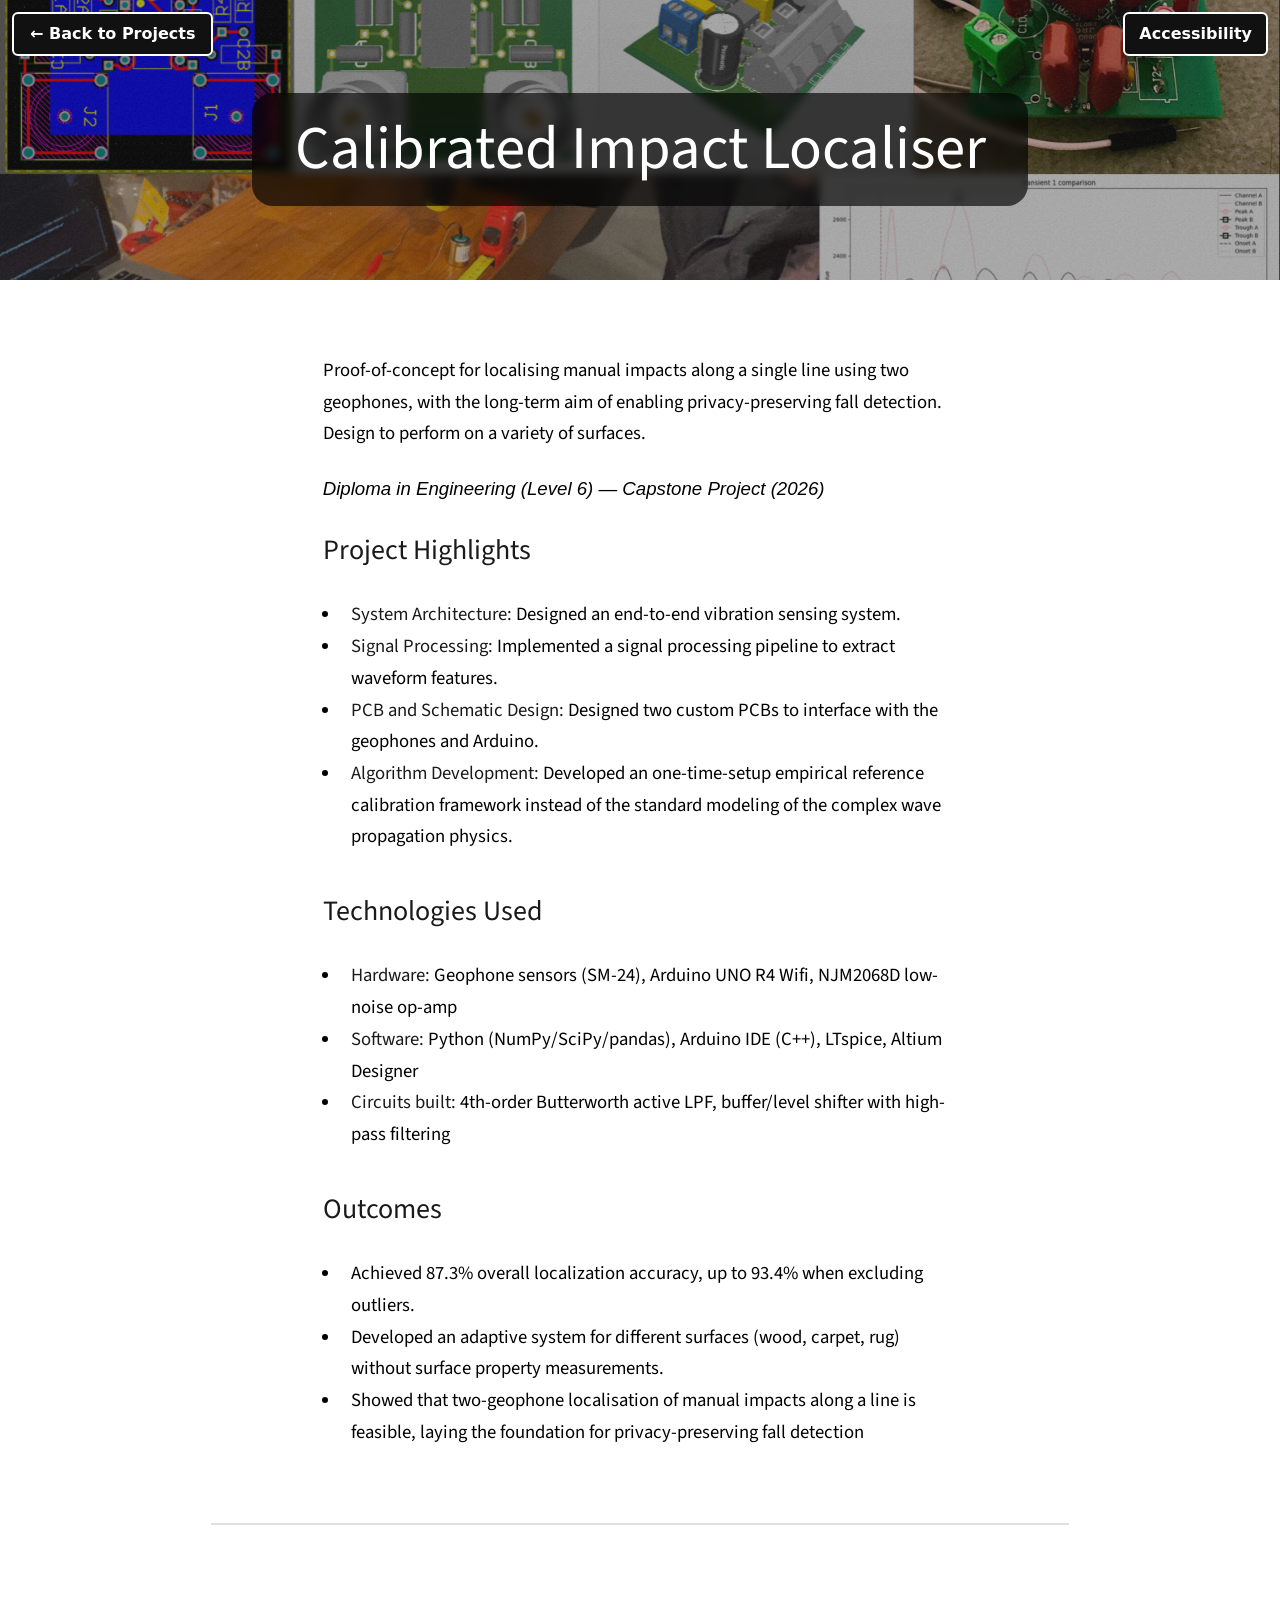
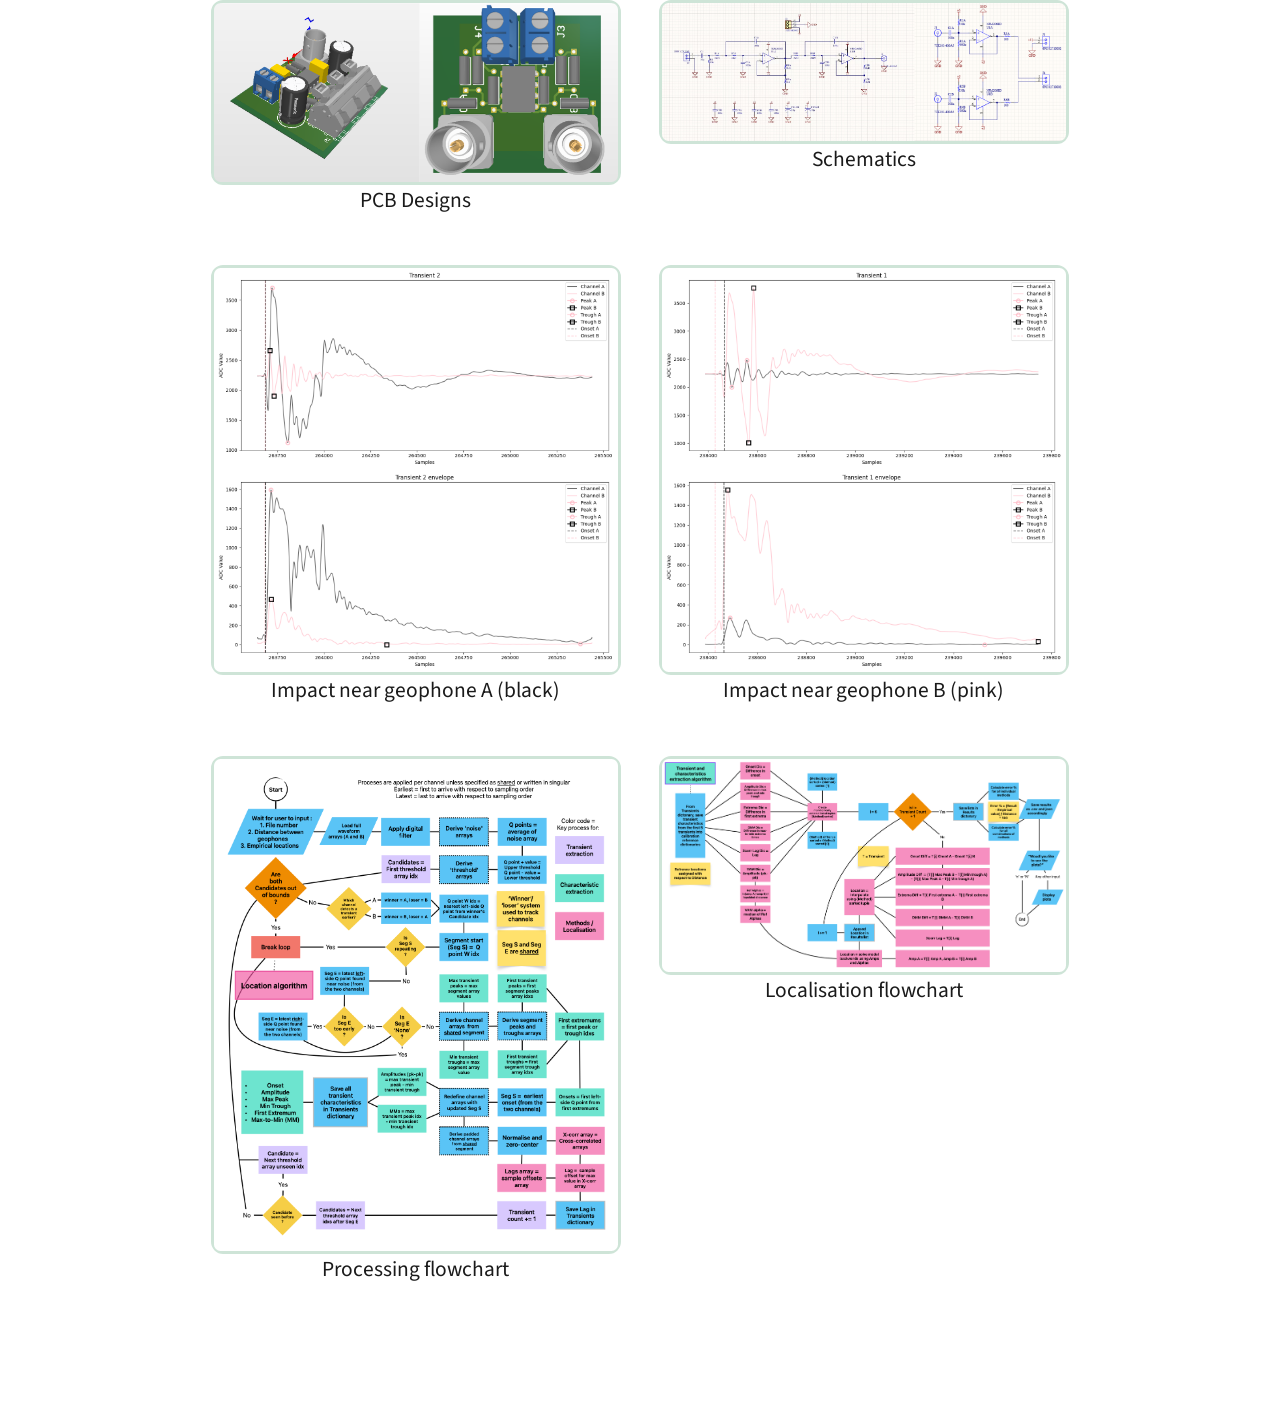
==== commit 41d28b49: "ready vr1" ====
--- a/geophone.html
+++ b/geophone.html
@@ -35,16 +35,16 @@
 						</ul>
 						<h2>Technologies Used</h2>
 						<ul>
-						<li><strong>Hardware:</strong> Geophone sensors, Arduino UNO R4 Wifi, NJM2068D low-noise op-amp</li>
-						<li><strong>Software:</strong> Python, Arduino IDE (C++)</li>
-						<li><strong>Circuits built:</strong> 4th-order Butterworth active LPF, Unity-Gain High-Pass Filter</li>
+						<li><strong>Hardware:</strong> Geophone sensors (SM-24), Arduino UNO R4 Wifi, NJM2068D low-noise op-amp</li>
+						<li><strong>Software:</strong> Python (NumPy/SciPy/pandas), Arduino IDE (C++), LTspice, Altium Designer</li>
+						<li><strong>Circuits built:</strong> 4th-order Butterworth active LPF, buffer/level shifter with high-pass filtering</li>
 						<!-- <li><strong>Tools:</strong> Oscilloscope, Multimeter, Breadboard, Soldering Iron</li> -->
 						</ul>						
 						<h2>Outcomes</h2>
 						<ul>
 						<li>Achieved 87.3% overall localization accuracy, up to 93.4% when excluding outliers.</li>
 						<li>Developed an adaptive system for different surfaces (wood, carpet, rug) without surface property measurements.</li>
-						<li>Demonstrated the feasibility of using dual-geophone setup for fall detection in narrow areas (like hallways)</li>
+						<li>Showed that two-geophone localisation of manual impacts along a line is feasible, laying the foundation for privacy-preserving fall detection</li>
 						</ul>
 					</div>
 				</section>
@@ -60,11 +60,11 @@
 				<section id="gallery">
 					<div class="row">
 						<article class="col-6 col-12-xsmall work-item">
-							<a href="images/gp/01.png" class="image fit thumb" data-caption="Left: Active Low-Pass Filter (single channel) | Right: Unity-Gain High-Pass Filter (dual channel)"><img src="images/gp/01.png" alt="PCB Designs: Left: Active Low-Pass Filter (single channel) | Right: Unity-Gain High-Pass Filter (dual channel)" loading="lazy" /></a>
+							<a href="images/gp/01.png" class="image fit thumb" data-caption="Left: Active Low-Pass Filter (single channel) | Right: Buffer/level shifter with high-pass filtering (dual channel)"><img src="images/gp/01.png" alt="PCB Designs: Left: Active Low-Pass Filter (single channel) | Right: Buffer/level shifter with high-pass filtering" loading (dual channel)="lazy" /></a>
 							<h3>PCB Designs</h3>
 						</article>
 						<article class="col-6 col-12-xsmall work-item">
-							<a href="images/gp/02.png" class="image fit thumb" data-caption="Left: Active Low-Pass Filter (single channel) | Right: Unity-Gain High-Pass Filter (dual channel)"><img src="images/gp/02.png" alt="Schematics: Left: Active Low-Pass Filter (single channel) | Right: Unity-Gain High-Pass Filter (dual channel)" loading="lazy" /></a>
+							<a href="images/gp/02.png" class="image fit thumb" data-caption="Left: Active Low-Pass Filter (single channel) | Right: buffer/level shifter with high-pass filtering (dual channel)"><img src="images/gp/02.png" alt="Schematics: Left: Active Low-Pass Filter (single channel) | Right: Buffer/level shifter with high-pass filtering" loading (dual channel)="lazy" /></a>
 							<h3>Schematics</h3>
 						</article>
 						<article class="col-6 col-12-xsmall work-item">
--- a/assets/css/main.css
+++ b/assets/css/main.css
@@ -2617,7 +2617,7 @@
 		justify-content: space-between;
 		/* rlv */
 		/* background-color: #3a529c; */
-		background-color: #1f6b60;
+		background-color: #2c9484;
 		background-attachment: scroll,								scroll;
 		/* Add blur to bg maybe?*/
 		/* background-image: url("images/overlay.png"), url("../../images/bg.jpg"); */
--- a/assets/css/project.css
+++ b/assets/css/project.css
@@ -1,10 +1,10 @@
-/* Shared styles for project pages. Colours come from the variables at the end of main.css. */
+/* Shared styles for project pages. Text uses the same font as the index. Colours come from the variables at the end of main.css. */
 #hero { align-items: center; background-color: #1f1815; background-position: 0 0, 0 0; background-repeat: repeat, no-repeat; background-size: auto, 100%; display: flex; justify-content: center; min-height: 14em; padding: 5em 2em 4em; text-align: center; }
 #hero h1 { background: rgba(0, 0, 0, 0.65); -webkit-backdrop-filter: blur(4px); backdrop-filter: blur(4px); border-radius: 0.35em; color: #ffffff; font-size: clamp(1.75em, 5vw, 3.25em); line-height: 1.25em; margin: 0; max-width: 100%; padding: 0.3em 0.7em; }
 .page { margin: 0 auto; max-width: 54em; padding: 4em; }
 .page > section { border-top: solid 2px var(--rule); margin: 4em 0 0 0; padding: 4em 0 0 0; }
 .page > section:first-child { border-top: 0; margin-top: 0; padding-top: 0; }
-.reading { color: var(--read); font-family: Georgia, "Iowan Old Style", "Times New Roman", serif; font-size: calc(14pt * var(--ts, 1)); line-height: 1.7em; margin: 0 auto; max-width: 34em; }
+.reading { color: var(--read); font-family: "Source Sans Pro", Helvetica, sans-serif; font-size: calc(14pt * var(--ts, 1)); line-height: 1.7em; margin: 0 auto; max-width: 34em; }
 .reading p, .reading li { color: var(--read); }
 .reading p { margin: 0 0 1.25em 0; }
 .reading h3 { color: var(--muted); font-family: "Source Sans Pro", Helvetica, sans-serif; margin: 1.5em 0 0.5em 0; }
@@ -14,4 +14,4 @@
 @media screen and (max-width: 736px) {
 	.page { padding: 3em 1.5em; }
 	.reading { font-size: calc(13pt * var(--ts, 1)); }
-}
+}
